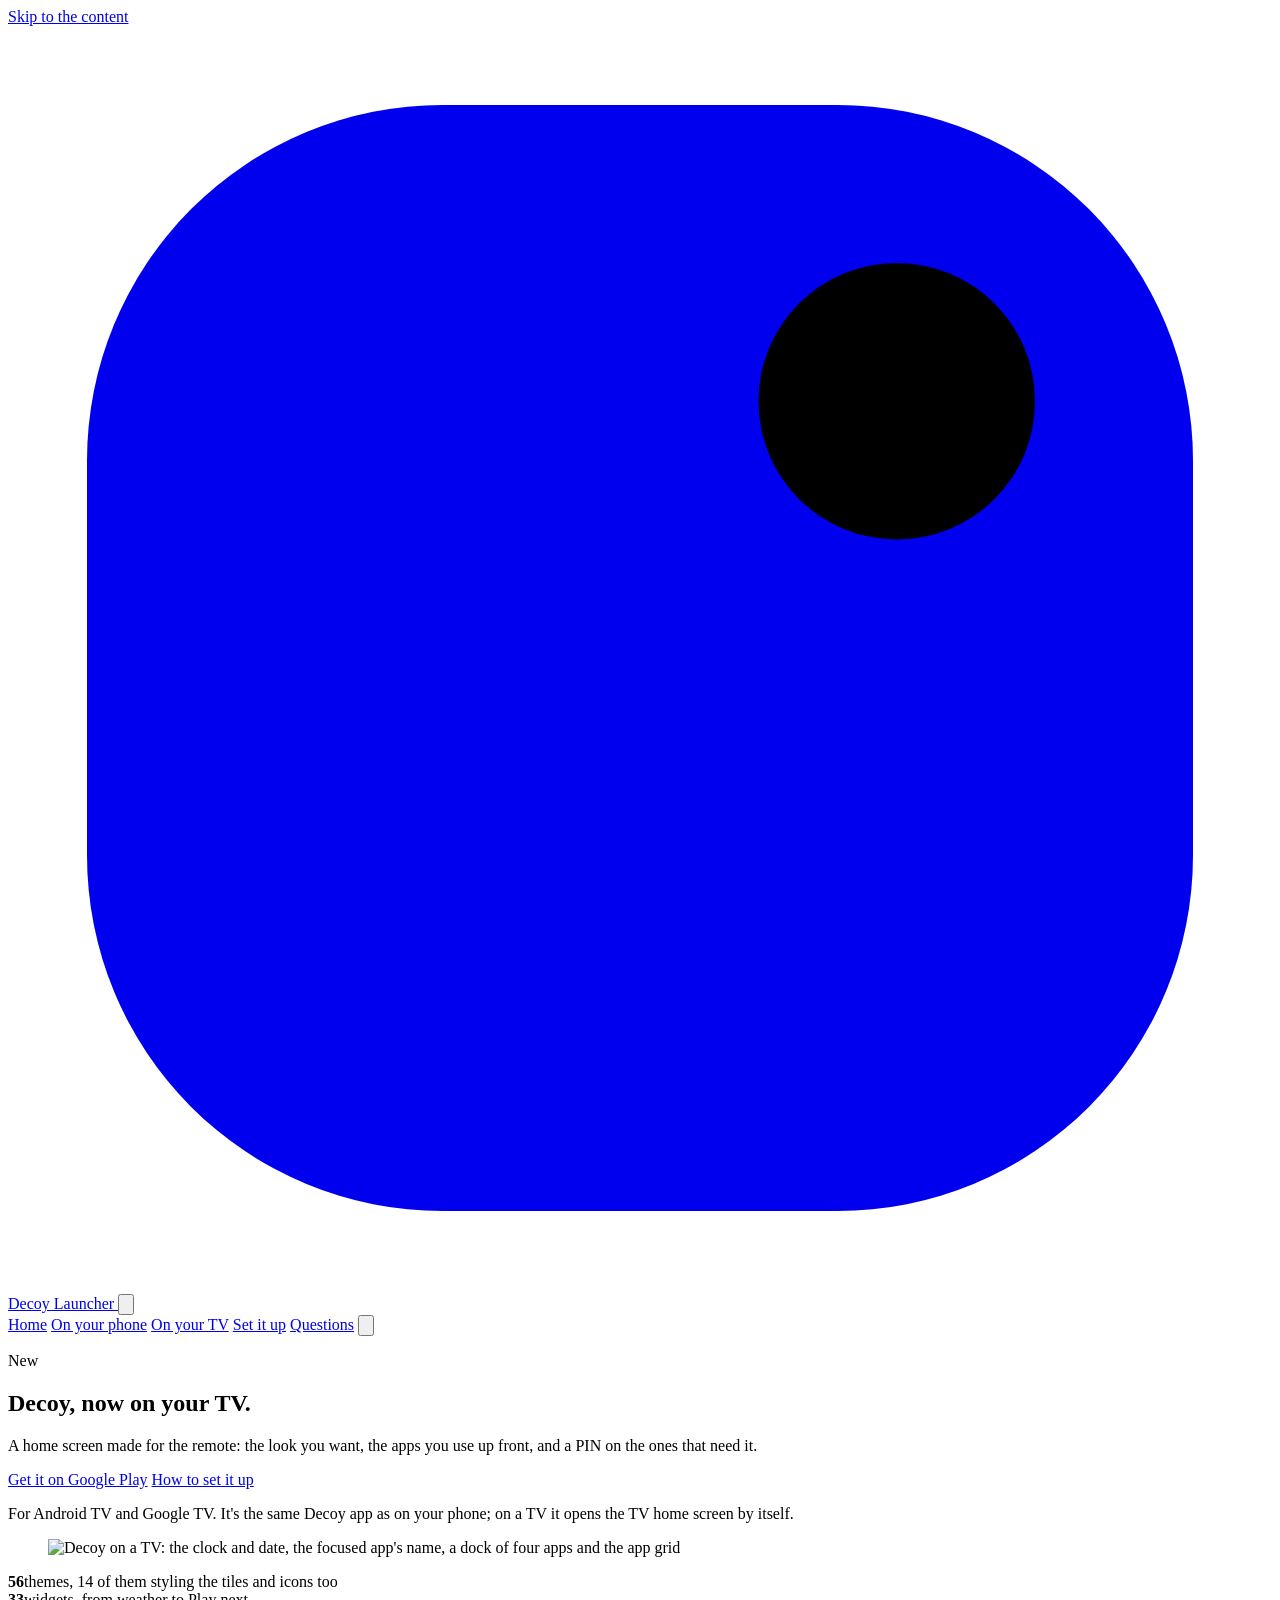
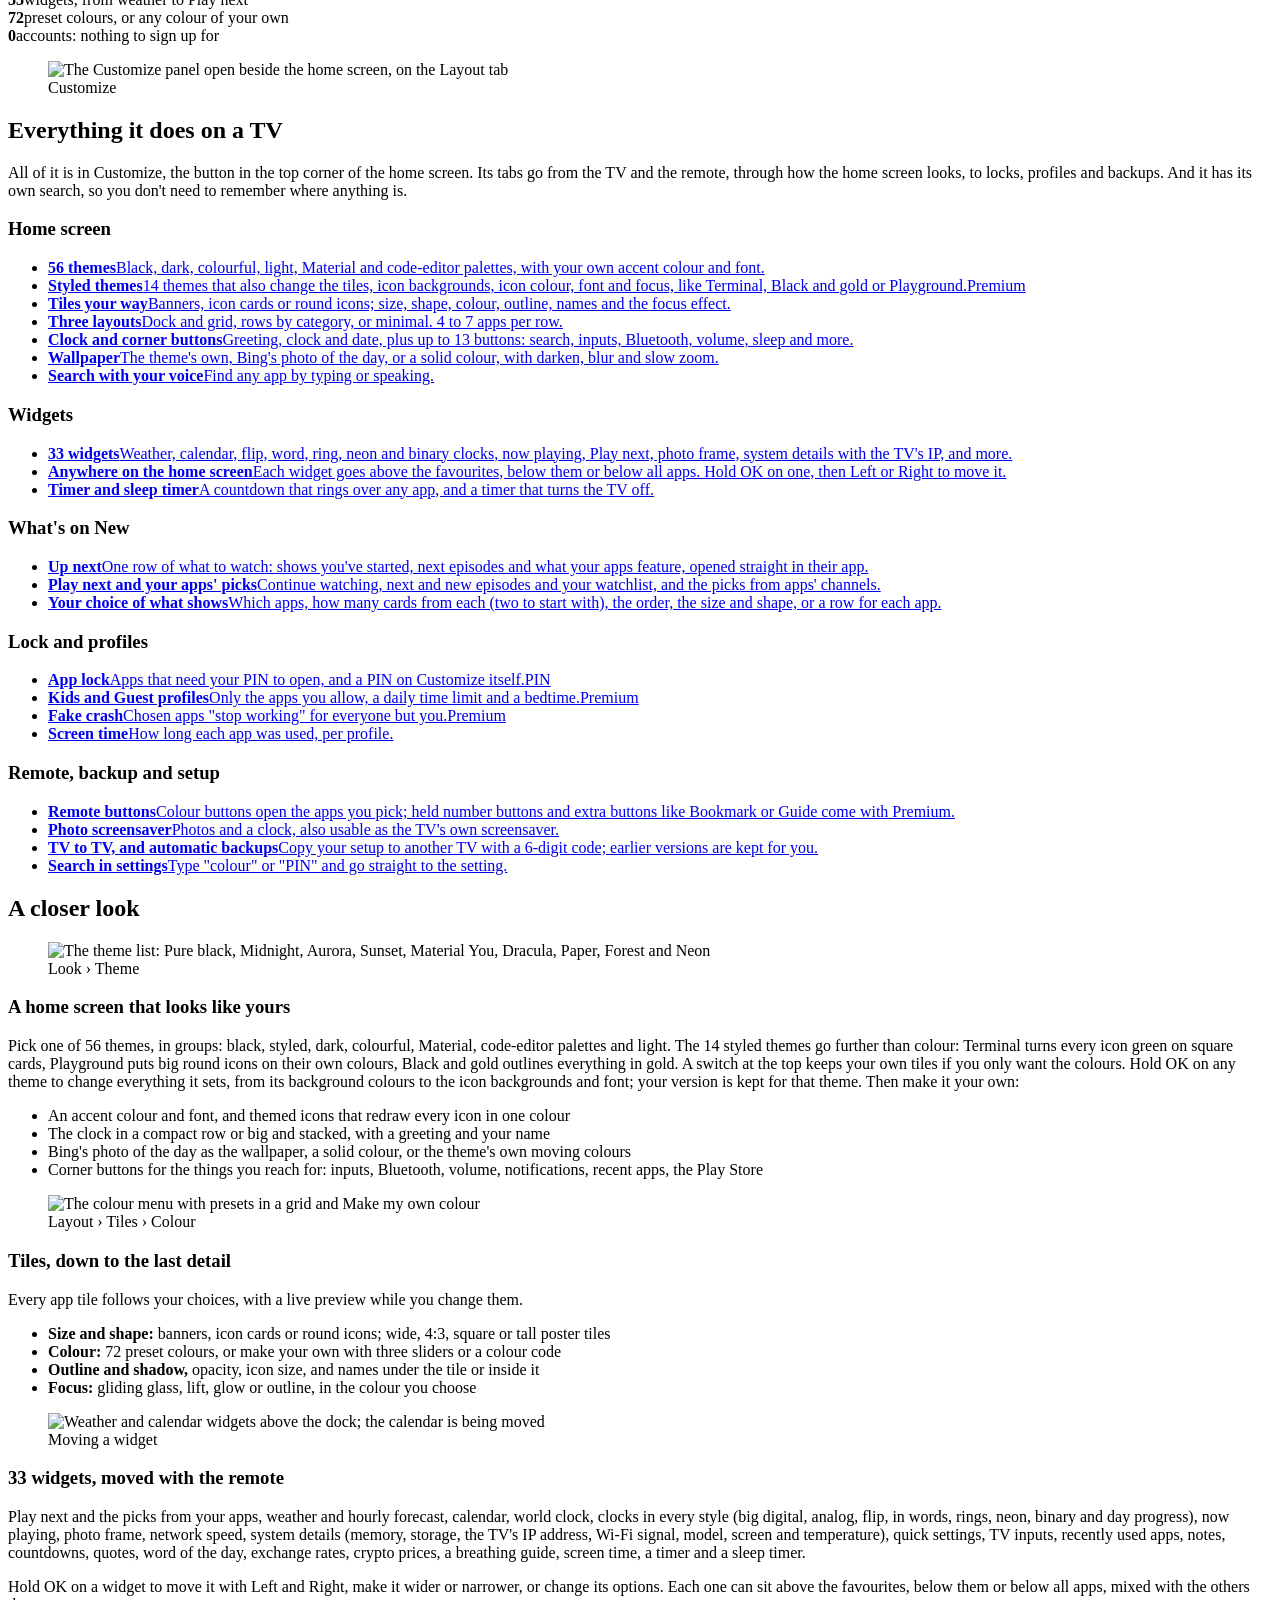
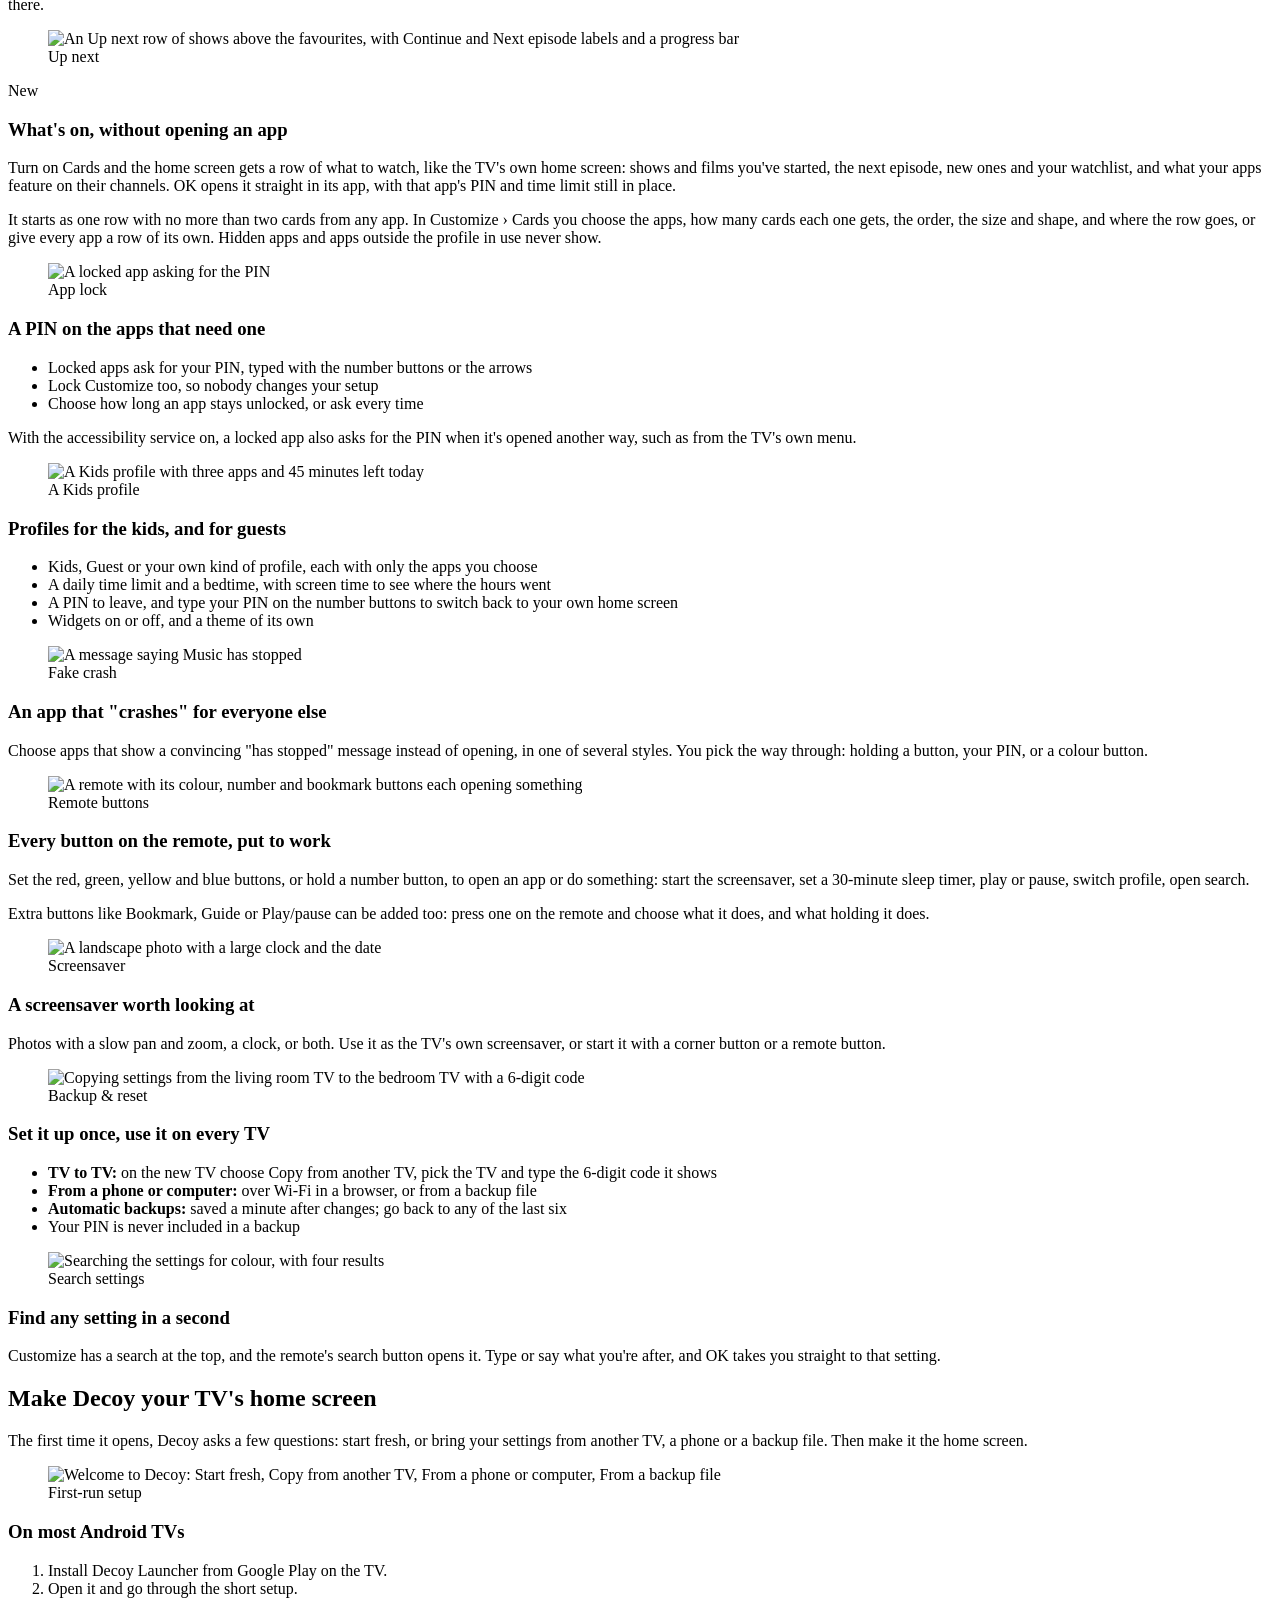
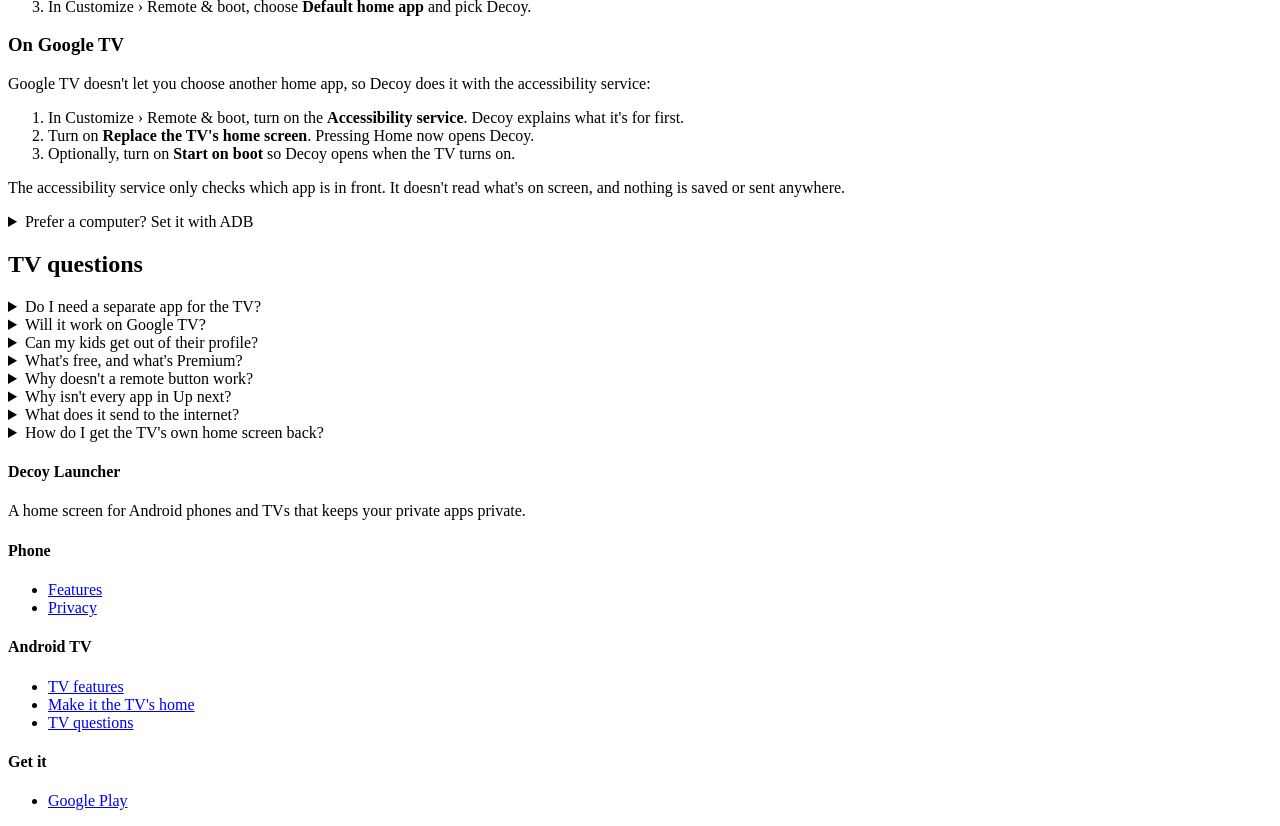
==== tv.html @ b3fa71bd "Add files via upload" ====
<!doctype html>
<html lang="en">
<head>
<meta charset="utf-8">
<meta name="viewport" content="width=device-width, initial-scale=1">
<title>Decoy on Android TV</title>
<meta name="description" content="Decoy Launcher on Android TV and Google TV: a TV home screen with 56 themes, 31 widgets, app lock, Kids and Guest profiles, remote button shortcuts and TV-to-TV backup.">
<link rel="preconnect" href="https://fonts.googleapis.com">
<link rel="preconnect" href="https://fonts.gstatic.com" crossorigin>
<link href="https://fonts.googleapis.com/css2?family=Atkinson+Hyperlegible:ital,wght@0,400;0,700;1,400&family=Bricolage+Grotesque:opsz,wdth,wght@12..96,75..100,600..800&display=swap" rel="stylesheet">
<link rel="stylesheet" href="assets/css/style.css">
<script src="assets/js/main.js" defer></script>
</head>
<body>
<a class="skip" href="#main">Skip to the content</a>

<header class="site-head">
  <div class="wrap">
    <a class="brand" href="index.html">
      <svg viewBox="0 0 32 32" aria-hidden="true"><rect x="2" y="2" width="28" height="28" rx="9" fill="currentColor"/><path d="M9 16.5 16 10l7 6.5V23H9z" fill="none" stroke="var(--bg)" stroke-width="2.2" stroke-linejoin="round"/><circle cx="22.5" cy="9.5" r="3.5" fill="var(--secret)"/></svg>
      Decoy Launcher
    </a>
    <button class="icon-btn menu-btn" aria-expanded="false" aria-controls="site-nav" aria-label="Menu">
      <svg viewBox="0 0 24 24" aria-hidden="true"><path d="M4 7h16M4 12h16M4 17h16" stroke="currentColor" stroke-width="2" stroke-linecap="round"/></svg>
    </button>
    <nav class="nav" id="site-nav" aria-label="Main">
      <a href="index.html">Home</a>
      <a href="index.html#phone">On your phone</a>
      <a href="tv.html" aria-current="page">On your TV</a>
      <a href="#setup">Set it up</a>
      <a href="#faq">Questions</a>
      <button class="icon-btn" data-theme-toggle type="button">
        <svg viewBox="0 0 24 24" aria-hidden="true"><path d="M20 14.5A8 8 0 1 1 9.5 4a6.5 6.5 0 0 0 10.5 10.5z" fill="currentColor"/></svg>
      </button>
    </nav>
  </div>
</header>

<main id="main">

<section class="hero hero-tv">
  <div class="wrap">
    <div>
      <p><span class="tag tag-new">New</span></p>
      <h1>Decoy, now on your TV.</h1>
      <p class="hero-lede">A home screen made for the remote: the look you want, the apps you use up front, and a PIN on the ones that need it.</p>
      <div class="hero-actions">
        <a class="btn btn-primary" href="https://play.google.com/store/apps/details?id=com.jeet_studio.decoy_launcher">Get it on Google Play</a>
        <a class="btn btn-quiet" href="#setup">How to set it up</a>
      </div>
      <p class="hero-note">For Android TV and Google TV. It's the same Decoy app as on your phone; on a TV it opens the TV home screen by itself.</p>
    </div>
    <figure class="tv">
      <img src="assets/img/tv-home.svg" alt="Decoy on a TV: the clock and date, the focused app's name, a dock of four apps and the app grid" width="640" height="400">
    </figure>
  </div>
</section>

<section class="band" aria-label="At a glance">
  <div class="wrap">
    <div class="stats">
      <div><strong>56</strong><span>themes, 14 of them styling the tiles and icons too</span></div>
      <div><strong>33</strong><span>widgets, from weather to Play next</span></div>
      <div><strong>72</strong><span>preset colours, or any colour of your own</span></div>
      <div><strong>0</strong><span>accounts: nothing to sign up for</span></div>
    </div>
  </div>
</section>

<section class="band" aria-labelledby="all-features">
  <div class="wrap">
    <div class="show-row wide flip">
      <figure class="tv"><img src="assets/img/tv-settings.svg" alt="The Customize panel open beside the home screen, on the Layout tab" width="640" height="400"><figcaption>Customize</figcaption></figure>
      <div>
        <h2 id="all-features">Everything it does on a TV</h2>
        <p>All of it is in Customize, the button in the top corner of the home screen. Its tabs go from the TV and the remote, through how the home screen looks, to locks, profiles and backups. And it has its own search, so you don't need to remember where anything is.</p>
      </div>
    </div>
    <div class="index-groups">
      <div class="index-group">
        <h3>Home screen</h3>
        <ul>
          <li><a href="#look"><strong>56 themes</strong><span>Black, dark, colourful, light, Material and code-editor palettes, with your own accent colour and font.</span></a></li>
          <li><a href="#look"><strong>Styled themes</strong><span>14 themes that also change the tiles, icon backgrounds, icon colour, font and focus, like Terminal, Black and gold or Playground.</span><span class="tag tag-premium">Premium</span></a></li>
          <li><a href="#tiles"><strong>Tiles your way</strong><span>Banners, icon cards or round icons; size, shape, colour, outline, names and the focus effect.</span></a></li>
          <li><a href="#look"><strong>Three layouts</strong><span>Dock and grid, rows by category, or minimal. 4 to 7 apps per row.</span></a></li>
          <li><a href="#look"><strong>Clock and corner buttons</strong><span>Greeting, clock and date, plus up to 13 buttons: search, inputs, Bluetooth, volume, sleep and more.</span></a></li>
          <li><a href="#look"><strong>Wallpaper</strong><span>The theme's own, Bing's photo of the day, or a solid colour, with darken, blur and slow zoom.</span></a></li>
          <li><a href="#look"><strong>Search with your voice</strong><span>Find any app by typing or speaking.</span></a></li>
        </ul>
      </div>
      <div class="index-group">
        <h3>Widgets</h3>
        <ul>
          <li><a href="#widgets"><strong>33 widgets</strong><span>Weather, calendar, flip, word, ring, neon and binary clocks, now playing, Play next, photo frame, system details with the TV's IP, and more.</span></a></li>
          <li><a href="#widgets"><strong>Anywhere on the home screen</strong><span>Each widget goes above the favourites, below them or below all apps. Hold OK on one, then Left or Right to move it.</span></a></li>
          <li><a href="#widgets"><strong>Timer and sleep timer</strong><span>A countdown that rings over any app, and a timer that turns the TV off.</span></a></li>
        </ul>
      </div>
      <div class="index-group">
        <h3>What's on <span class="tag tag-new">New</span></h3>
        <ul>
          <li><a href="#cards"><strong>Up next</strong><span>One row of what to watch: shows you've started, next episodes and what your apps feature, opened straight in their app.</span></a></li>
          <li><a href="#cards"><strong>Play next and your apps' picks</strong><span>Continue watching, next and new episodes and your watchlist, and the picks from apps' channels.</span></a></li>
          <li><a href="#cards"><strong>Your choice of what shows</strong><span>Which apps, how many cards from each (two to start with), the order, the size and shape, or a row for each app.</span></a></li>
        </ul>
      </div>
      <div class="index-group">
        <h3>Lock and profiles</h3>
        <ul>
          <li><a href="#lock"><strong>App lock</strong><span>Apps that need your PIN to open, and a PIN on Customize itself.</span><span class="tag tag-secret">PIN</span></a></li>
          <li><a href="#profiles"><strong>Kids and Guest profiles</strong><span>Only the apps you allow, a daily time limit and a bedtime.</span><span class="tag tag-premium">Premium</span></a></li>
          <li><a href="#crash"><strong>Fake crash</strong><span>Chosen apps "stop working" for everyone but you.</span><span class="tag tag-premium">Premium</span></a></li>
          <li><a href="#profiles"><strong>Screen time</strong><span>How long each app was used, per profile.</span></a></li>
        </ul>
      </div>
      <div class="index-group">
        <h3>Remote, backup and setup</h3>
        <ul>
          <li><a href="#remote"><strong>Remote buttons</strong><span>Colour buttons open the apps you pick; held number buttons and extra buttons like Bookmark or Guide come with Premium.</span></a></li>
          <li><a href="#screensaver"><strong>Photo screensaver</strong><span>Photos and a clock, also usable as the TV's own screensaver.</span></a></li>
          <li><a href="#backup"><strong>TV to TV, and automatic backups</strong><span>Copy your setup to another TV with a 6-digit code; earlier versions are kept for you.</span></a></li>
          <li><a href="#search"><strong>Search in settings</strong><span>Type "colour" or "PIN" and go straight to the setting.</span></a></li>
        </ul>
      </div>
    </div>
  </div>
</section>

<section class="band" aria-labelledby="tour">
  <div class="wrap">
    <h2 id="tour" class="band-intro">A closer look</h2>

    <div class="show-row wide" id="look">
      <figure class="tv"><img src="assets/img/tv-themes.svg" alt="The theme list: Pure black, Midnight, Aurora, Sunset, Material You, Dracula, Paper, Forest and Neon" width="640" height="400"><figcaption>Look › Theme</figcaption></figure>
      <div>
        <h3>A home screen that looks like yours</h3>
        <p>Pick one of 56 themes, in groups: black, styled, dark, colourful, Material, code-editor palettes and light. The 14 styled themes go further than colour: Terminal turns every icon green on square cards, Playground puts big round icons on their own colours, Black and gold outlines everything in gold. A switch at the top keeps your own tiles if you only want the colours. Hold OK on any theme to change everything it sets, from its background colours to the icon backgrounds and font; your version is kept for that theme. Then make it your own:</p>
        <ul class="points">
          <li>An accent colour and font, and themed icons that redraw every icon in one colour</li>
          <li>The clock in a compact row or big and stacked, with a greeting and your name</li>
          <li>Bing's photo of the day as the wallpaper, a solid colour, or the theme's own moving colours</li>
          <li>Corner buttons for the things you reach for: inputs, Bluetooth, volume, notifications, recent apps, the Play Store</li>
        </ul>
      </div>
    </div>

    <div class="show-row wide flip" id="tiles">
      <figure class="tv"><img src="assets/img/tv-colours.svg" alt="The colour menu with presets in a grid and Make my own colour" width="640" height="400"><figcaption>Layout › Tiles › Colour</figcaption></figure>
      <div>
        <h3>Tiles, down to the last detail</h3>
        <p>Every app tile follows your choices, with a live preview while you change them.</p>
        <ul class="points">
          <li><b>Size and shape:</b> banners, icon cards or round icons; wide, 4:3, square or tall poster tiles</li>
          <li><b>Colour:</b> 72 preset colours, or make your own with three sliders or a colour code</li>
          <li><b>Outline and shadow,</b> opacity, icon size, and names under the tile or inside it</li>
          <li><b>Focus:</b> gliding glass, lift, glow or outline, in the colour you choose</li>
        </ul>
      </div>
    </div>

    <div class="show-row wide" id="widgets">
      <figure class="tv"><img src="assets/img/tv-widgets.svg" alt="Weather and calendar widgets above the dock; the calendar is being moved" width="640" height="400"><figcaption>Moving a widget</figcaption></figure>
      <div>
        <h3>33 widgets, moved with the remote</h3>
        <p>Play next and the picks from your apps, weather and hourly forecast, calendar, world clock, clocks in every style (big digital, analog, flip, in words, rings, neon, binary and day progress), now playing, photo frame, network speed, system details (memory, storage, the TV's IP address, Wi-Fi signal, model, screen and temperature), quick settings, TV inputs, recently used apps, notes, countdowns, quotes, word of the day, exchange rates, crypto prices, a breathing guide, screen time, a timer and a sleep timer.</p>
        <p>Hold OK on a widget to move it with Left and Right, make it wider or narrower, or change its options. Each one can sit above the favourites, below them or below all apps, mixed with the others there.</p>
      </div>
    </div>

    <div class="show-row wide flip" id="cards">
      <figure class="tv"><img src="assets/img/tv-cards.svg" alt="An Up next row of shows above the favourites, with Continue and Next episode labels and a progress bar" width="640" height="400"><figcaption>Up next</figcaption></figure>
      <div>
        <p><span class="tag tag-new">New</span></p>
        <h3>What's on, without opening an app</h3>
        <p>Turn on Cards and the home screen gets a row of what to watch, like the TV's own home screen: shows and films you've started, the next episode, new ones and your watchlist, and what your apps feature on their channels. OK opens it straight in its app, with that app's PIN and time limit still in place.</p>
        <p>It starts as one row with no more than two cards from any app. In Customize › Cards you choose the apps, how many cards each one gets, the order, the size and shape, and where the row goes, or give every app a row of its own. Hidden apps and apps outside the profile in use never show.</p>
      </div>
    </div>

    <div class="show-row wide" id="lock">
      <figure class="tv"><img src="assets/img/tv-lock.svg" alt="A locked app asking for the PIN" width="640" height="400"><figcaption>App lock</figcaption></figure>
      <div>
        <h3>A PIN on the apps that need one</h3>
        <ul class="points">
          <li>Locked apps ask for your PIN, typed with the number buttons or the arrows</li>
          <li>Lock Customize too, so nobody changes your setup</li>
          <li>Choose how long an app stays unlocked, or ask every time</li>
        </ul>
        <p class="note secret">With the accessibility service on, a locked app also asks for the PIN when it's opened another way, such as from the TV's own menu.</p>
      </div>
    </div>

    <div class="show-row wide flip" id="profiles">
      <figure class="tv"><img src="assets/img/tv-profiles.svg" alt="A Kids profile with three apps and 45 minutes left today" width="640" height="400"><figcaption>A Kids profile</figcaption></figure>
      <div>
        <h3>Profiles for the kids, and for guests</h3>
        <ul class="points">
          <li>Kids, Guest or your own kind of profile, each with only the apps you choose</li>
          <li>A daily time limit and a bedtime, with screen time to see where the hours went</li>
          <li>A PIN to leave, and type your PIN on the number buttons to switch back to your own home screen</li>
          <li>Widgets on or off, and a theme of its own</li>
        </ul>
      </div>
    </div>

    <div class="show-row wide" id="crash">
      <figure class="tv"><img src="assets/img/tv-fake-crash.svg" alt="A message saying Music has stopped" width="640" height="400"><figcaption>Fake crash</figcaption></figure>
      <div>
        <h3>An app that "crashes" for everyone else</h3>
        <p>Choose apps that show a convincing "has stopped" message instead of opening, in one of several styles. You pick the way through: holding a button, your PIN, or a colour button.</p>
      </div>
    </div>

    <div class="show-row wide flip" id="remote">
      <figure class="tv"><img src="assets/img/tv-remote.svg" alt="A remote with its colour, number and bookmark buttons each opening something" width="640" height="400"><figcaption>Remote buttons</figcaption></figure>
      <div>
        <h3>Every button on the remote, put to work</h3>
        <p>Set the red, green, yellow and blue buttons, or hold a number button, to open an app or do something: start the screensaver, set a 30-minute sleep timer, play or pause, switch profile, open search.</p>
        <p>Extra buttons like Bookmark, Guide or Play/pause can be added too: press one on the remote and choose what it does, and what holding it does.</p>
      </div>
    </div>

    <div class="show-row wide" id="screensaver">
      <figure class="tv"><img src="assets/img/tv-screensaver.svg" alt="A landscape photo with a large clock and the date" width="640" height="400"><figcaption>Screensaver</figcaption></figure>
      <div>
        <h3>A screensaver worth looking at</h3>
        <p>Photos with a slow pan and zoom, a clock, or both. Use it as the TV's own screensaver, or start it with a corner button or a remote button.</p>
      </div>
    </div>

    <div class="show-row wide flip" id="backup">
      <figure class="tv"><img src="assets/img/tv-backup.svg" alt="Copying settings from the living room TV to the bedroom TV with a 6-digit code" width="640" height="400"><figcaption>Backup &amp; reset</figcaption></figure>
      <div>
        <h3>Set it up once, use it on every TV</h3>
        <ul class="points">
          <li><b>TV to TV:</b> on the new TV choose Copy from another TV, pick the TV and type the 6-digit code it shows</li>
          <li><b>From a phone or computer:</b> over Wi-Fi in a browser, or from a backup file</li>
          <li><b>Automatic backups:</b> saved a minute after changes; go back to any of the last six</li>
          <li>Your PIN is never included in a backup</li>
        </ul>
      </div>
    </div>

    <div class="show-row wide" id="search">
      <figure class="tv"><img src="assets/img/tv-search.svg" alt="Searching the settings for colour, with four results" width="640" height="400"><figcaption>Search settings</figcaption></figure>
      <div>
        <h3>Find any setting in a second</h3>
        <p>Customize has a search at the top, and the remote's search button opens it. Type or say what you're after, and OK takes you straight to that setting.</p>
      </div>
    </div>
  </div>
</section>

<section class="band" id="setup" aria-labelledby="setup-title">
  <div class="wrap">
    <div class="band-intro">
      <h2 id="setup-title">Make Decoy your TV's home screen</h2>
      <p>The first time it opens, Decoy asks a few questions: start fresh, or bring your settings from another TV, a phone or a backup file. Then make it the home screen.</p>
    </div>
    <div class="show-row wide">
      <figure class="tv"><img src="assets/img/tv-setup.svg" alt="Welcome to Decoy: Start fresh, Copy from another TV, From a phone or computer, From a backup file" width="640" height="400"><figcaption>First-run setup</figcaption></figure>
      <div>
        <h3>On most Android TVs</h3>
        <ol class="steps">
          <li>Install Decoy Launcher from Google Play on the TV.</li>
          <li>Open it and go through the short setup.</li>
          <li>In Customize › Remote &amp; boot, choose <b>Default home app</b> and pick Decoy.</li>
        </ol>
        <h3>On Google TV</h3>
        <p>Google TV doesn't let you choose another home app, so Decoy does it with the accessibility service:</p>
        <ol class="steps">
          <li>In Customize › Remote &amp; boot, turn on the <b>Accessibility service</b>. Decoy explains what it's for first.</li>
          <li>Turn on <b>Replace the TV's home screen</b>. Pressing Home now opens Decoy.</li>
          <li>Optionally, turn on <b>Start on boot</b> so Decoy opens when the TV turns on.</li>
        </ol>
        <p class="note">The accessibility service only checks which app is in front. It doesn't read what's on screen, and nothing is saved or sent anywhere.</p>
      </div>
    </div>
    <details class="faq">
      <summary>Prefer a computer? Set it with ADB</summary>
      <div>
        <p>With developer options and ADB debugging on, this makes Decoy the home app on TVs that hide the setting:</p>
        <pre class="cmd">adb shell cmd package set-home-activity com.jeet_studio.decoy_launcher/.screens.MainActivity</pre>
      </div>
    </details>
  </div>
</section>

<section class="band" id="faq" aria-labelledby="faq-title">
  <div class="wrap">
    <h2 id="faq-title">TV questions</h2>
    <details class="faq">
      <summary>Do I need a separate app for the TV?</summary>
      <div><p>No. Install Decoy Launcher from Google Play on the TV. It's the same app as on your phone and opens the TV home screen by itself.</p></div>
    </details>
    <details class="faq">
      <summary>Will it work on Google TV?</summary>
      <div><p>Yes. Google TV has no home app setting, so turn on the accessibility service and "Replace the TV's home screen" in Customize › Remote &amp; boot. See <a href="#setup">setting it up</a>.</p></div>
    </details>
    <details class="faq">
      <summary>Can my kids get out of their profile?</summary>
      <div><p>Each profile can need your PIN to leave, and apps outside the profile stay locked. With the accessibility service on, that holds even for apps opened from the TV's own menus.</p></div>
    </details>
    <details class="faq">
      <summary>What's free, and what's Premium?</summary>
      <div><p>Most of Decoy is free: app lock and PIN, hidden apps, 42 themes, tiles, widgets, search, folders, the screensaver, backups and TV-to-TV copy. Premium is one payment, with no subscription, and adds the 14 styled themes, changing any theme, your own colours, Kids and Guest profiles, fake crash, and number and extra remote buttons. Press Premium at the top of Customize to buy it on the TV, or scan its code to buy on your phone. One purchase covers every phone and TV on the same Google account.</p></div>
    </details>
    <details class="faq">
      <summary>Why doesn't a remote button work?</summary>
      <div><p>Some buttons are kept by the TV itself, such as Netflix or YouTube buttons on many remotes, volume and power. Those can't be changed. Colour, number and most other buttons can.</p></div>
    </details>
    <details class="faq">
      <summary>Why isn't every app in Up next?</summary>
      <div><p>Up next shows what apps add to the TV's Play next list and their channels. Some apps only share with the TV's own home screen, and the TV asks you once before another home screen may see them: allow it from the Cards tab or the card itself.</p></div>
    </details>
    <details class="faq">
      <summary>What does it send to the internet?</summary>
      <div><p>Nothing about you or your apps. Some widgets fetch public information, such as the weather for the city you chose or exchange rates, and the wallpaper can be Bing's photo of the day. Pictures on Up next cards come from the apps that added them. Backups only go where you send them.</p></div>
    </details>
    <details class="faq">
      <summary>How do I get the TV's own home screen back?</summary>
      <div><p>Turn off "Replace the TV's home screen" in Customize › Remote &amp; boot, or pick the TV's home app again under Default home app.</p></div>
    </details>
  </div>
</section>

</main>

<footer class="site-foot">
  <div class="wrap">
    <div>
      <h4>Decoy Launcher</h4>
      <p>A home screen for Android phones and TVs that keeps your private apps private.</p>
    </div>
    <div>
      <h4>Phone</h4>
      <ul><li><a href="index.html#phone">Features</a></li><li><a href="index.html#privacy">Privacy</a></li></ul>
    </div>
    <div>
      <h4>Android TV</h4>
      <ul><li><a href="#all-features">TV features</a></li><li><a href="#setup">Make it the TV's home</a></li><li><a href="#faq">TV questions</a></li></ul>
    </div>
    <div>
      <h4>Get it</h4>
      <ul><li><a href="https://play.google.com/store/apps/details?id=com.jeet_studio.decoy_launcher">Google Play</a></li></ul>
    </div>
  </div>
</footer>
</body>
</html>
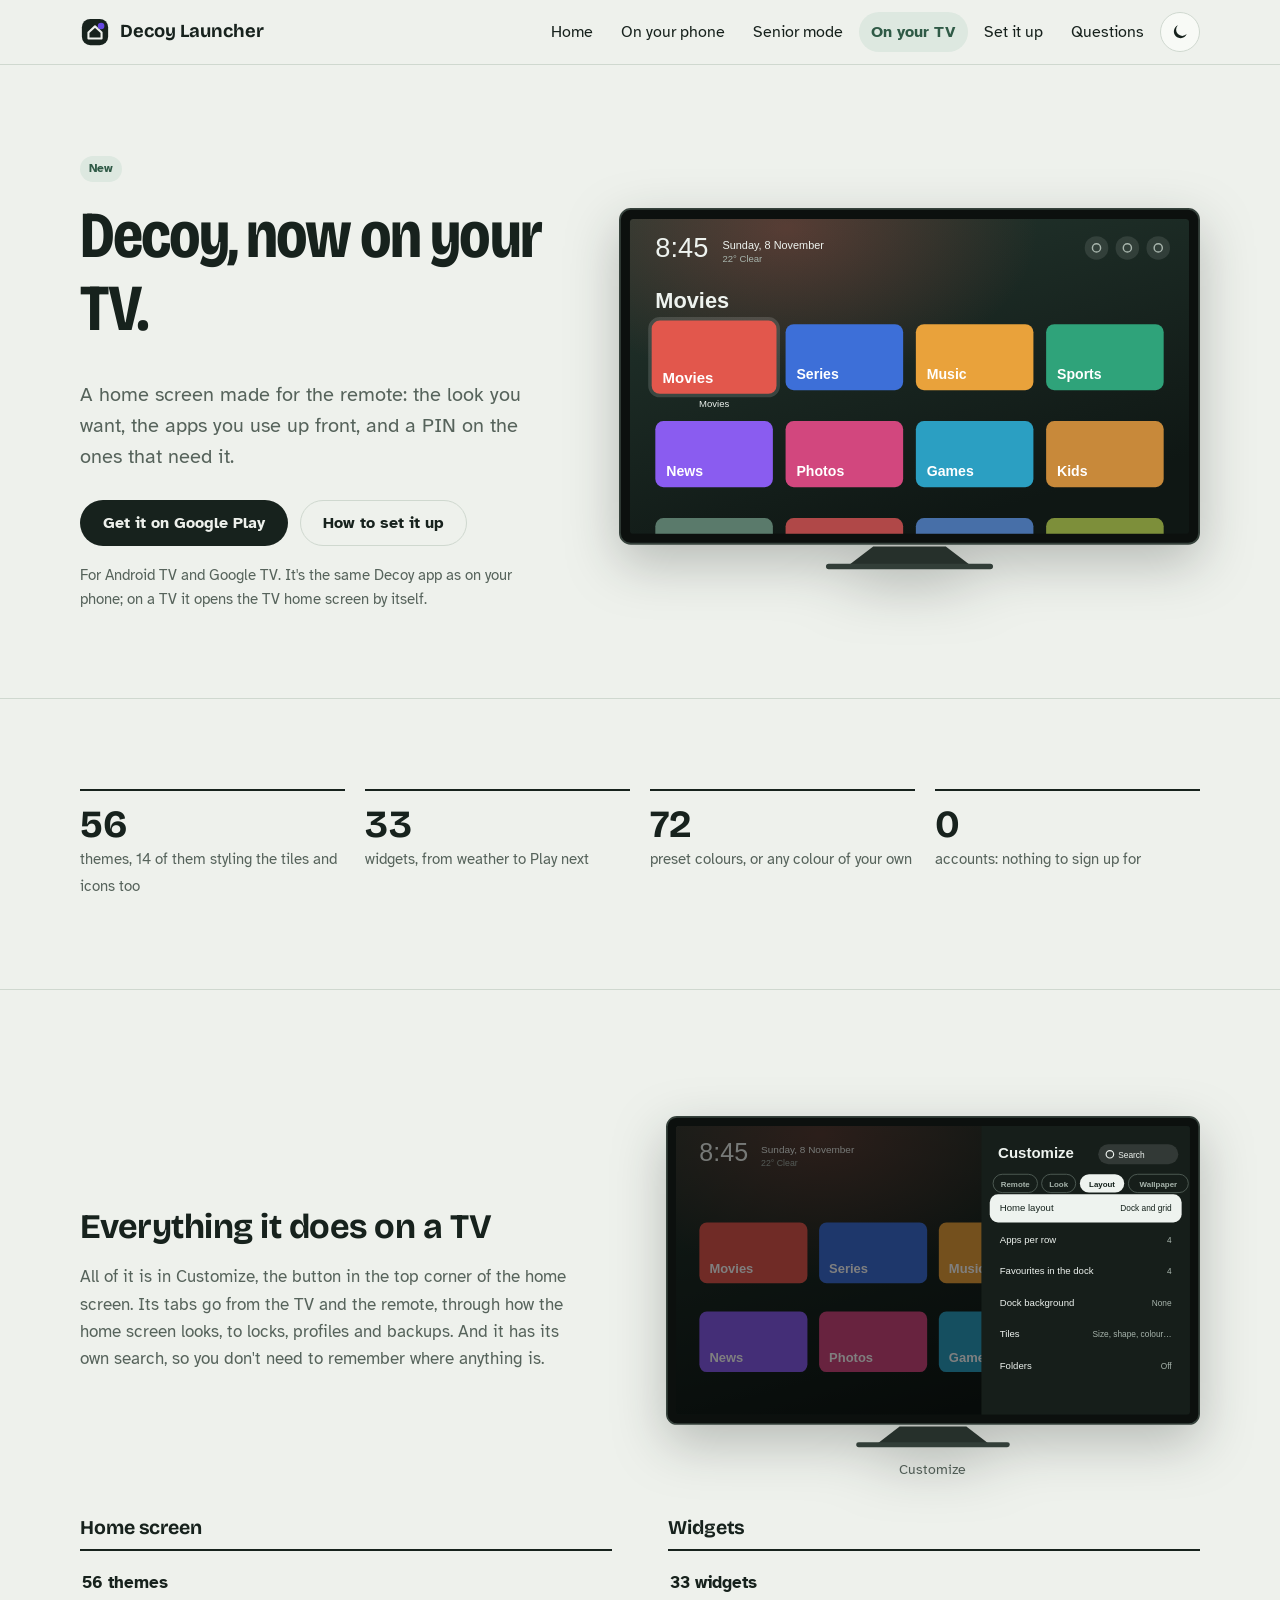
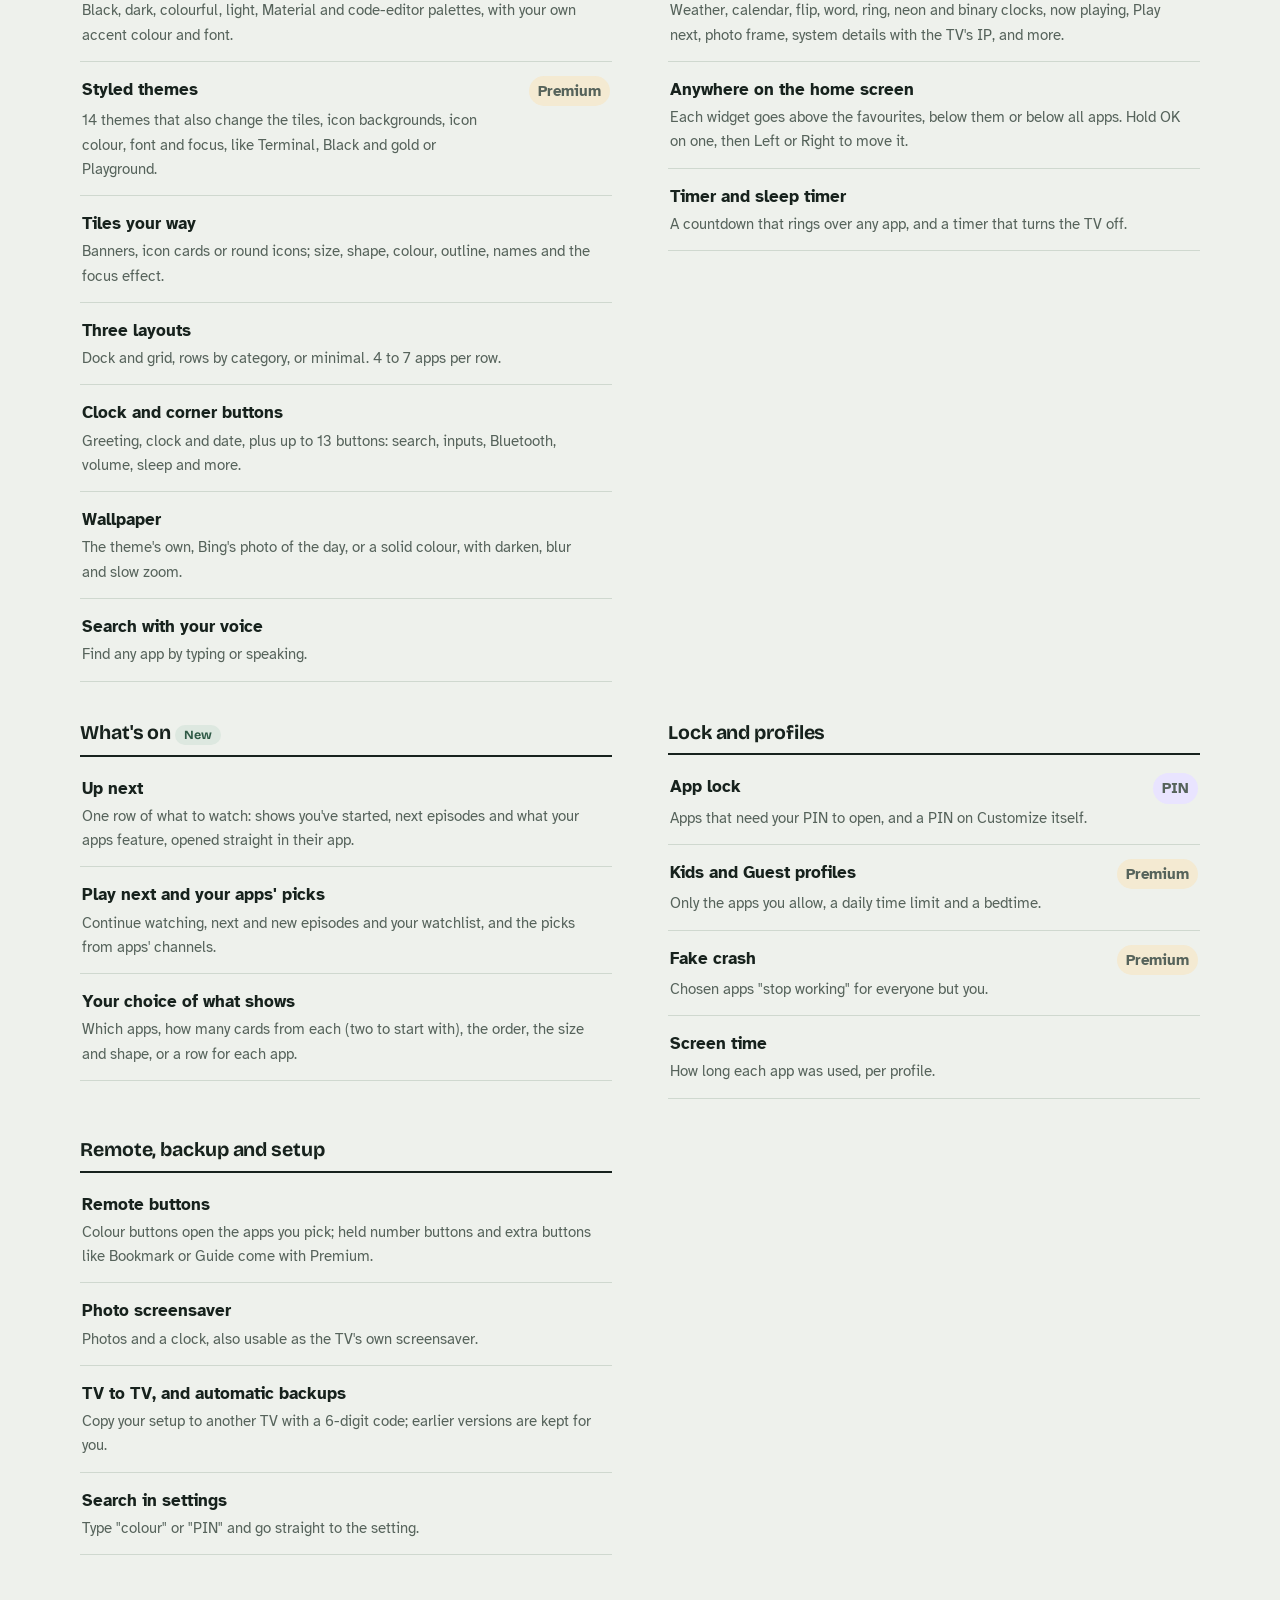
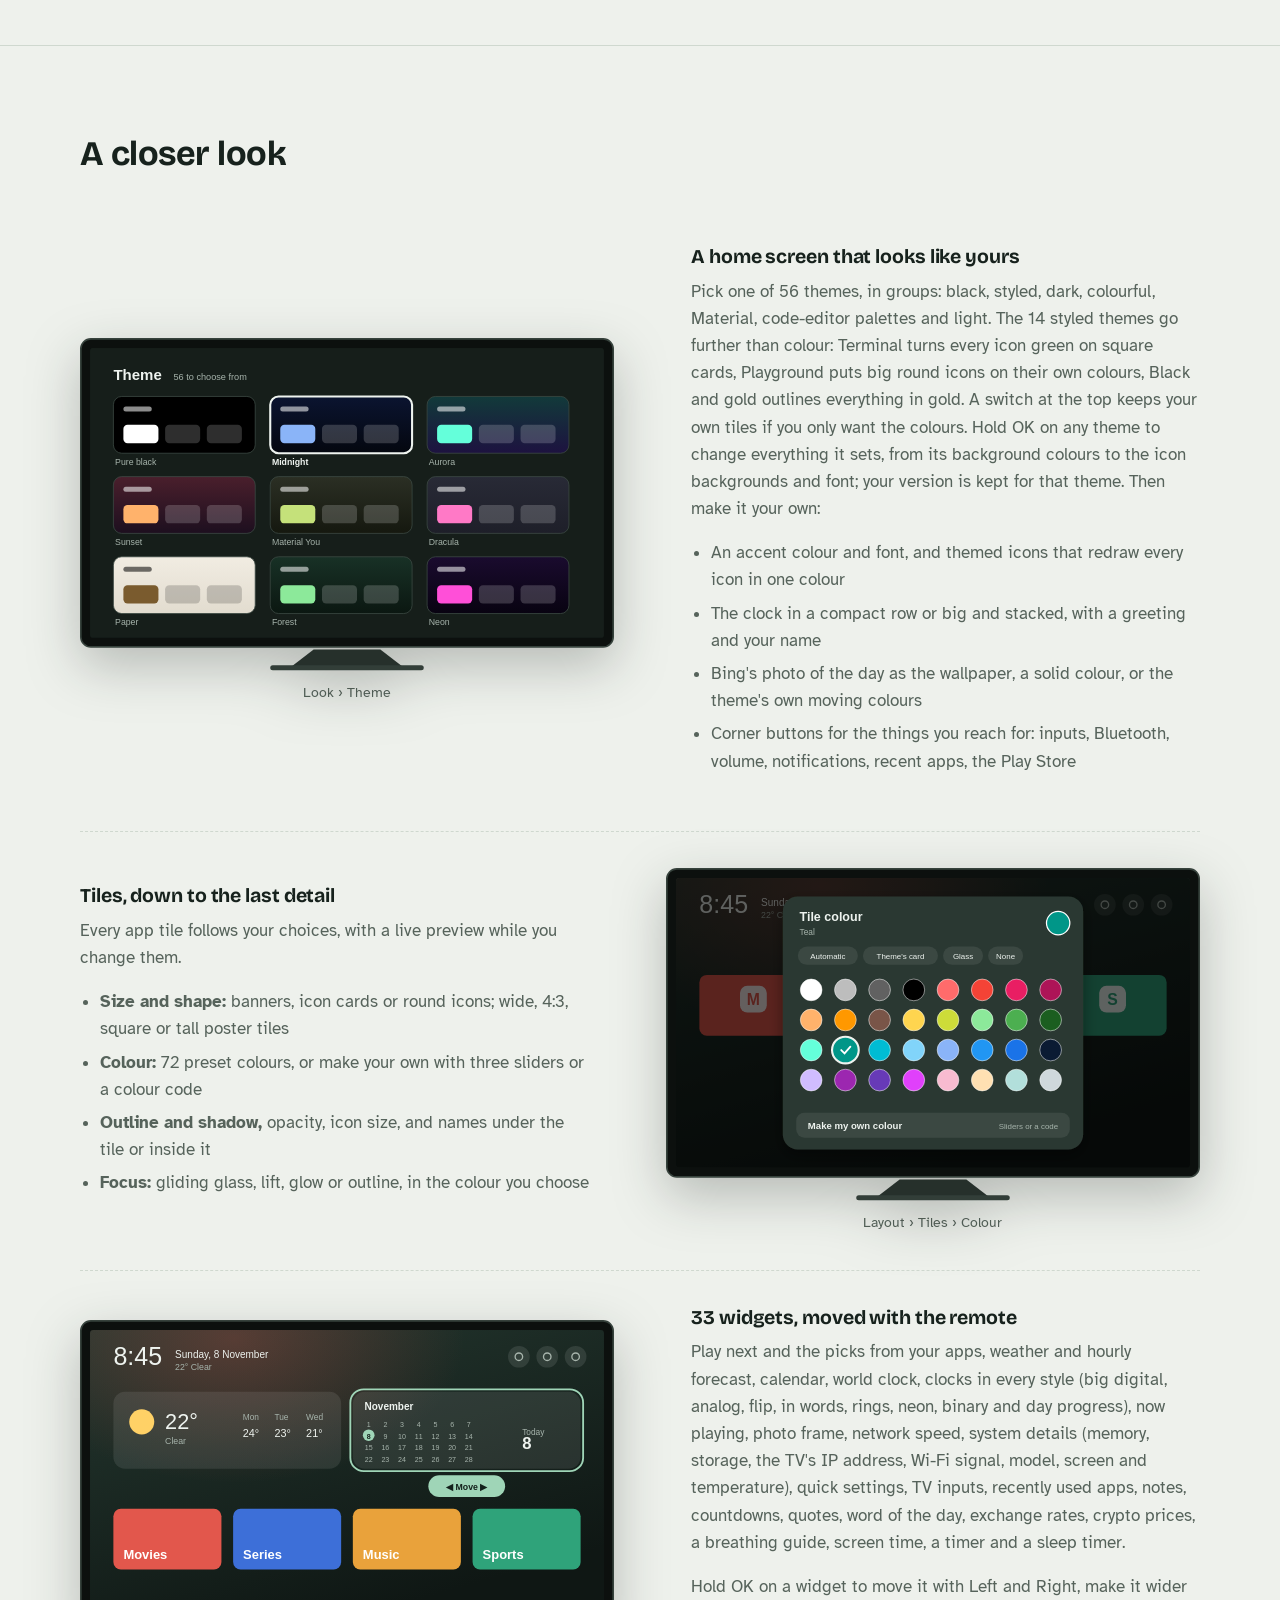
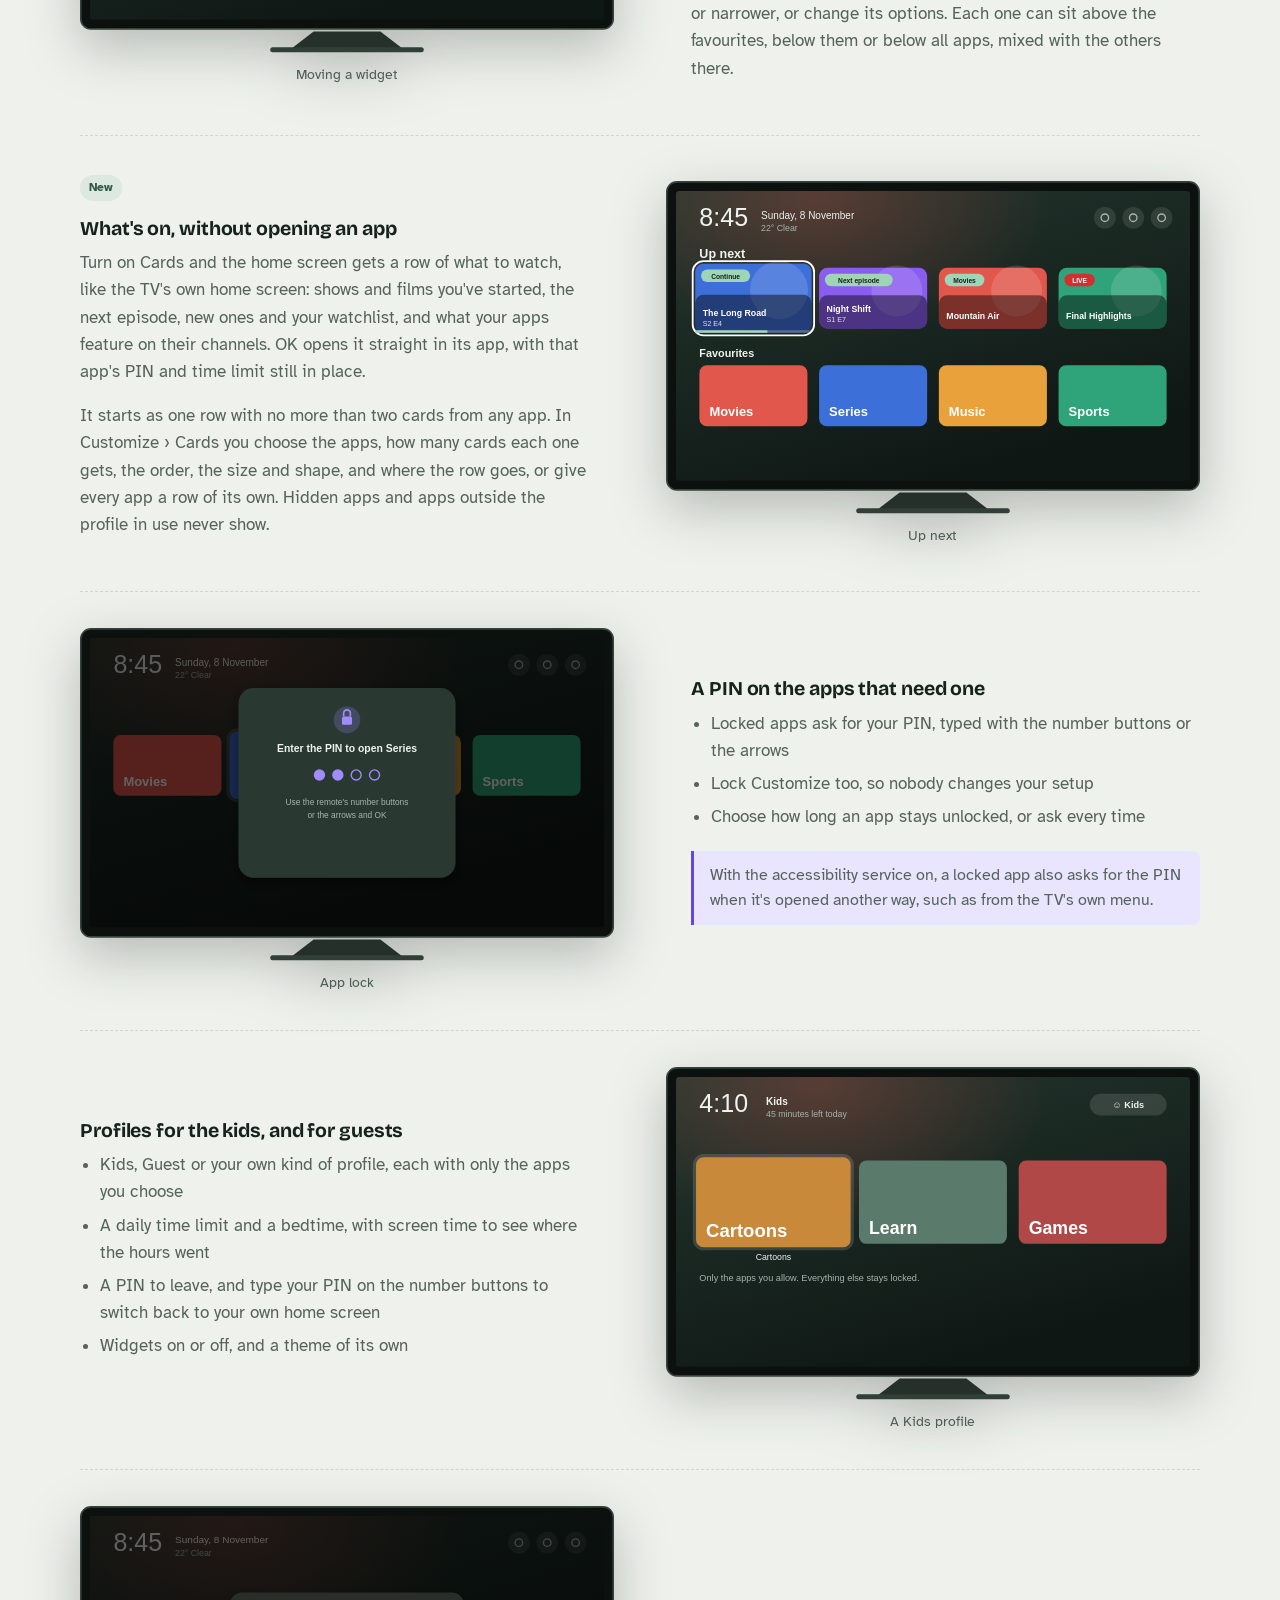
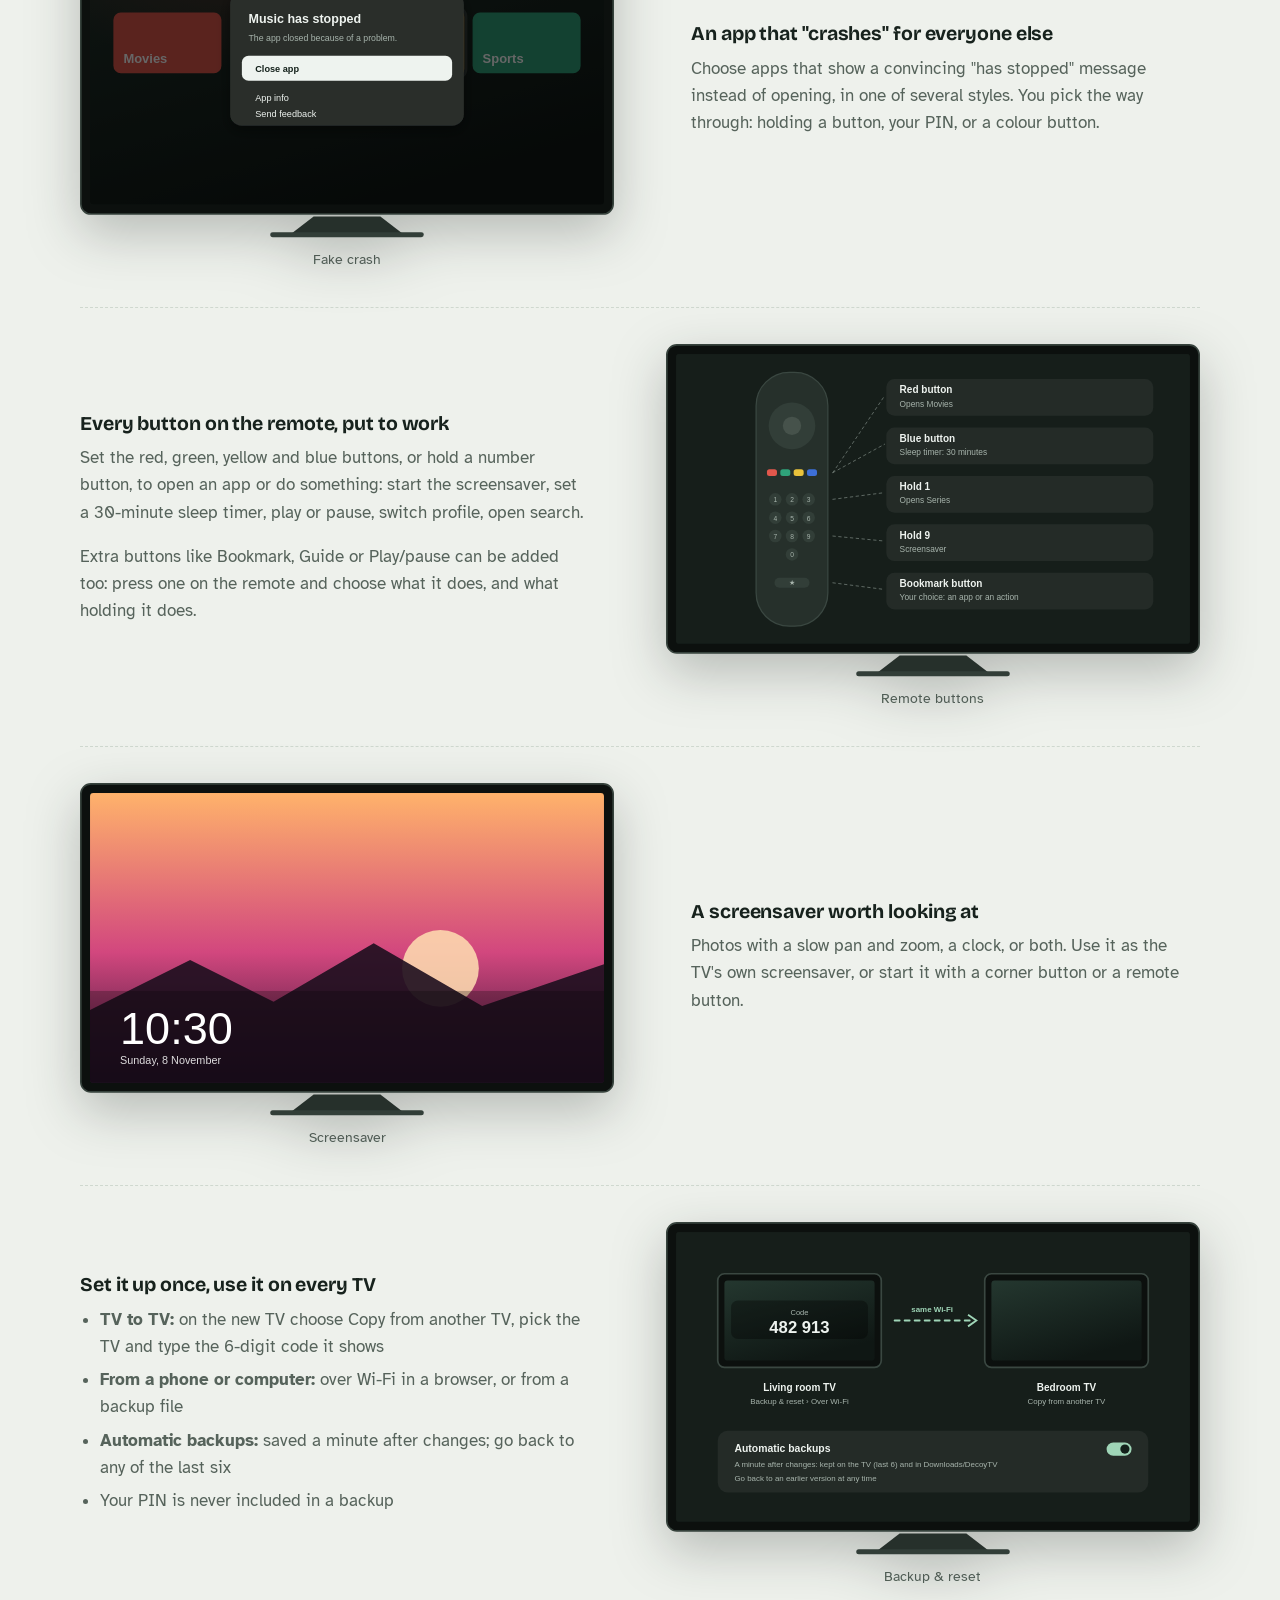
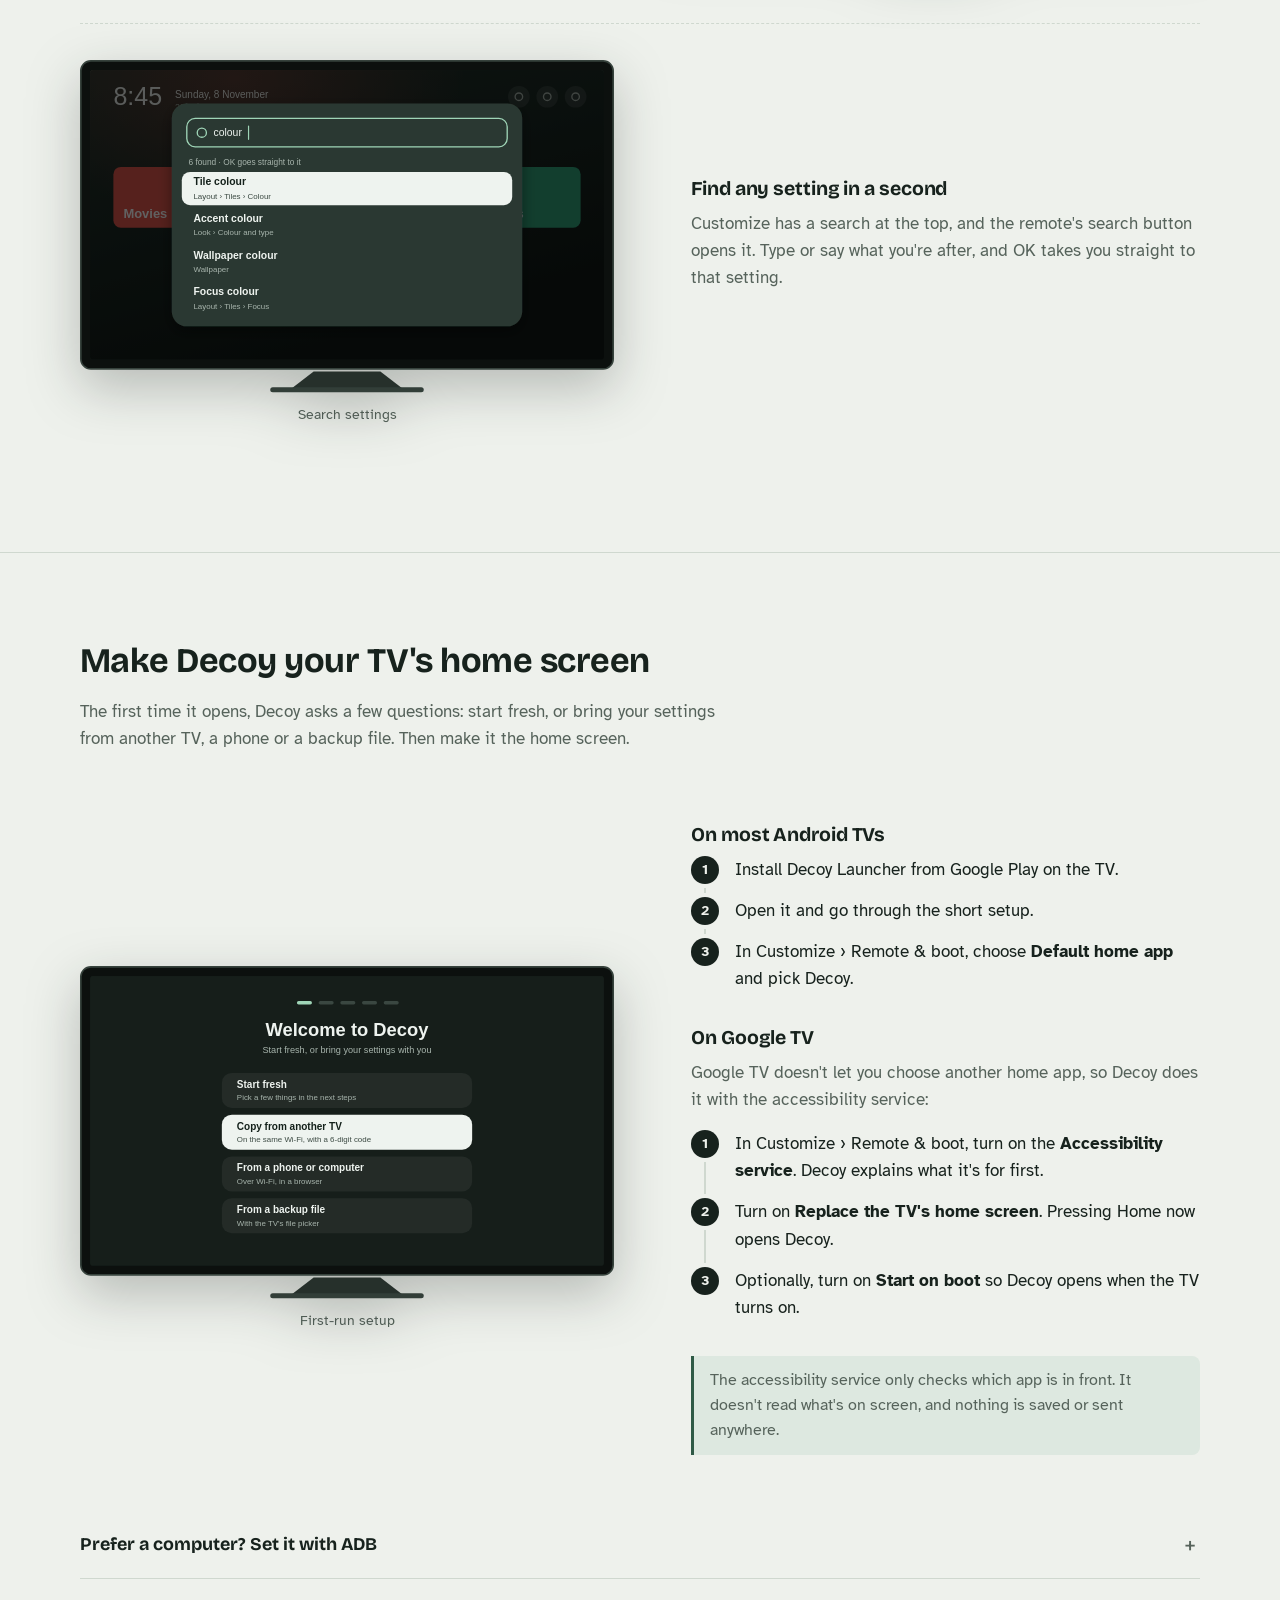
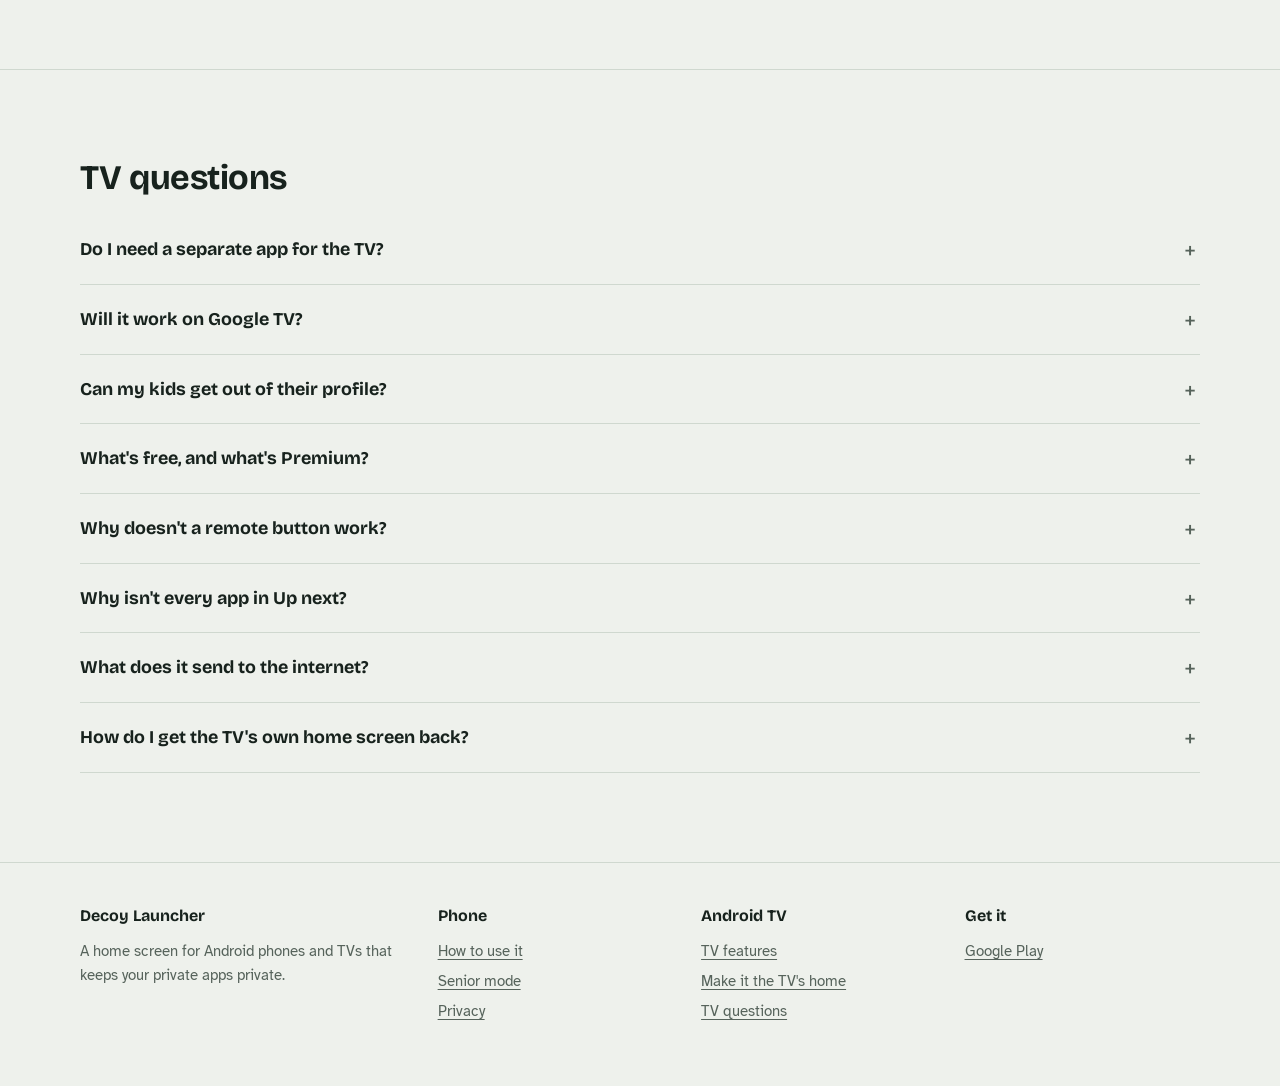
==== commit 45e90720: "Add files via upload" ====
--- a/tv.html
+++ b/tv.html
@@ -4,7 +4,7 @@
 <meta charset="utf-8">
 <meta name="viewport" content="width=device-width, initial-scale=1">
 <title>Decoy on Android TV</title>
-<meta name="description" content="Decoy Launcher on Android TV and Google TV: a TV home screen with 56 themes, 31 widgets, app lock, Kids and Guest profiles, remote button shortcuts and TV-to-TV backup.">
+<meta name="description" content="Decoy Launcher on Android TV and Google TV: a TV home screen with 56 themes, 33 widgets, app lock, Kids and Guest profiles, remote button shortcuts and TV-to-TV backup.">
 <link rel="preconnect" href="https://fonts.googleapis.com">
 <link rel="preconnect" href="https://fonts.gstatic.com" crossorigin>
 <link href="https://fonts.googleapis.com/css2?family=Atkinson+Hyperlegible:ital,wght@0,400;0,700;1,400&family=Bricolage+Grotesque:opsz,wdth,wght@12..96,75..100,600..800&display=swap" rel="stylesheet">
@@ -25,7 +25,8 @@
     </button>
     <nav class="nav" id="site-nav" aria-label="Main">
       <a href="index.html">Home</a>
-      <a href="index.html#phone">On your phone</a>
+      <a href="phone.html">On your phone</a>
+      <a href="senior.html">Senior mode</a>
       <a href="tv.html" aria-current="page">On your TV</a>
       <a href="#setup">Set it up</a>
       <a href="#faq">Questions</a>
@@ -335,7 +336,7 @@
     </div>
     <div>
       <h4>Phone</h4>
-      <ul><li><a href="index.html#phone">Features</a></li><li><a href="index.html#privacy">Privacy</a></li></ul>
+      <ul><li><a href="phone.html">How to use it</a></li><li><a href="senior.html">Senior mode</a></li><li><a href="index.html#privacy">Privacy</a></li></ul>
     </div>
     <div>
       <h4>Android TV</h4>
--- a/assets/css/style.css
+++ b/assets/css/style.css
@@ -0,0 +1,428 @@
+/* Decoy Launcher website
+   One colour has a job of its own: violet marks only what is hidden or
+   secret (hidden apps, codes, vaults). Gold marks only Premium. */
+
+:root {
+  --bg: #eef1ec;
+  --surface: #f8faf6;
+  --ink: #17221d;
+  --muted: #56635b;
+  --line: #cfd8cf;
+  --moss: #2f5a46;
+  --moss-soft: #dde8e0;
+  --secret: #6547e0;
+  --secret-soft: #e9e4ff;
+  --gold: #8f6a14;
+  --gold-soft: #f4ead2;
+  --shadow: 0 1px 0 rgba(23, 34, 29, 0.06), 0 12px 32px -18px rgba(23, 34, 29, 0.35);
+  --display: "Bricolage Grotesque", "Segoe UI", system-ui, sans-serif;
+  --body: "Atkinson Hyperlegible", "Segoe UI", system-ui, sans-serif;
+  --radius-s: 8px;
+  --radius-m: 14px;
+  --radius-l: 28px;
+  color-scheme: light;
+}
+
+@media (prefers-color-scheme: dark) {
+  :root:not([data-theme="light"]) {
+    --bg: #111814;
+    --surface: #18211c;
+    --ink: #e4ebe5;
+    --muted: #9eaba3;
+    --line: #2c3832;
+    --moss: #8fcfae;
+    --moss-soft: #1f3129;
+    --secret: #ab95ff;
+    --secret-soft: #26213f;
+    --gold: #e6c36a;
+    --gold-soft: #2e2715;
+    --shadow: 0 1px 0 rgba(0, 0, 0, 0.3), 0 16px 36px -20px rgba(0, 0, 0, 0.8);
+    color-scheme: dark;
+  }
+}
+
+:root[data-theme="dark"] {
+  --bg: #111814;
+  --surface: #18211c;
+  --ink: #e4ebe5;
+  --muted: #9eaba3;
+  --line: #2c3832;
+  --moss: #8fcfae;
+  --moss-soft: #1f3129;
+  --secret: #ab95ff;
+  --secret-soft: #26213f;
+  --gold: #e6c36a;
+  --gold-soft: #2e2715;
+  --shadow: 0 1px 0 rgba(0, 0, 0, 0.3), 0 16px 36px -20px rgba(0, 0, 0, 0.8);
+  color-scheme: dark;
+}
+
+*, *::before, *::after { box-sizing: border-box; }
+
+html { -webkit-text-size-adjust: 100%; scroll-padding-top: 88px; }
+
+body {
+  margin: 0;
+  background: var(--bg);
+  color: var(--ink);
+  font-family: var(--body);
+  font-size: 1.0625rem;
+  line-height: 1.6;
+}
+
+img { max-width: 100%; height: auto; display: block; }
+
+a { color: var(--moss); text-decoration-thickness: 1px; text-underline-offset: 3px; }
+a:hover { text-decoration-thickness: 2px; }
+
+:focus-visible { outline: 3px solid var(--secret); outline-offset: 3px; border-radius: 4px; }
+
+h1, h2, h3 {
+  font-family: var(--display);
+  line-height: 1.12;
+  letter-spacing: -0.015em;
+  margin: 0 0 0.5em;
+  font-weight: 700;
+}
+h1 { font-size: clamp(2.3rem, 5.6vw, 4.1rem); font-variation-settings: "wdth" 85; letter-spacing: -0.03em; }
+h2 { font-size: clamp(1.6rem, 3vw, 2.15rem); }
+h3 { font-size: 1.22rem; letter-spacing: -0.005em; }
+p { margin: 0 0 1em; }
+
+.wrap { width: min(1120px, 100% - 32px); margin-inline: auto; }
+
+.skip {
+  position: absolute; left: 16px; top: -60px; z-index: 30;
+  background: var(--ink); color: var(--bg); padding: 10px 14px; border-radius: var(--radius-s);
+}
+.skip:focus { top: 12px; }
+
+/* ---------- Header ---------- */
+
+.site-head {
+  position: sticky; top: 0; z-index: 20;
+  background: color-mix(in srgb, var(--bg) 88%, transparent);
+  backdrop-filter: blur(10px);
+  border-bottom: 1px solid var(--line);
+}
+.site-head .wrap { display: flex; align-items: center; gap: 24px; min-height: 64px; }
+
+.brand {
+  display: flex; align-items: center; gap: 10px;
+  color: var(--ink); text-decoration: none;
+  font-family: var(--display); font-weight: 700; font-size: 1.15rem;
+}
+.brand svg { width: 30px; height: 30px; flex: none; }
+
+.nav { display: flex; gap: 4px; margin-left: auto; align-items: center; }
+.nav a {
+  color: var(--ink); text-decoration: none; padding: 8px 12px; border-radius: 999px; font-size: 0.97rem;
+}
+.nav a:hover { background: var(--moss-soft); }
+.nav a[aria-current="page"] { background: var(--moss-soft); color: var(--moss); font-weight: 700; }
+
+.icon-btn {
+  border: 1px solid var(--line); background: var(--surface); color: var(--ink);
+  width: 40px; height: 40px; border-radius: 999px; display: grid; place-items: center; cursor: pointer;
+}
+.icon-btn svg { width: 20px; height: 20px; }
+.menu-btn { display: none; }
+
+@media (max-width: 820px) {
+  .menu-btn { display: grid; margin-left: auto; }
+  .nav {
+    display: none; position: absolute; left: 0; right: 0; top: 64px;
+    flex-direction: column; align-items: stretch; gap: 0;
+    background: var(--surface); border-bottom: 1px solid var(--line); padding: 8px 16px 16px;
+  }
+  .nav.open { display: flex; }
+  .nav a { padding: 12px; border-radius: var(--radius-s); }
+  .nav .icon-btn { margin-top: 8px; }
+}
+
+/* ---------- Buttons ---------- */
+
+.btn {
+  display: inline-flex; align-items: center; gap: 8px;
+  font: 700 1rem/1 var(--body);
+  padding: 14px 22px; border-radius: 999px; text-decoration: none; cursor: pointer;
+  border: 1.5px solid transparent;
+}
+.btn-primary { background: var(--ink); color: var(--bg); }
+.btn-primary:hover { background: var(--moss); color: var(--bg); text-decoration: none; }
+.btn-quiet { border-color: var(--line); color: var(--ink); background: transparent; }
+.btn-quiet:hover { border-color: var(--ink); }
+.btn-secret { background: var(--secret); color: #fff; }
+.btn-secret[aria-pressed="true"] { background: transparent; color: var(--secret); border-color: var(--secret); }
+
+/* ---------- Hero ---------- */
+
+.hero { padding: clamp(40px, 7vw, 88px) 0 clamp(40px, 6vw, 72px); }
+.hero .wrap {
+  display: grid; grid-template-columns: minmax(0, 1.15fr) minmax(0, 0.85fr); gap: clamp(28px, 5vw, 72px); align-items: center;
+}
+.hero-lede { font-size: 1.22rem; color: var(--muted); max-width: 34ch; }
+.hero-actions { display: flex; flex-wrap: wrap; gap: 12px; margin-top: 28px; }
+.hero-note { margin-top: 18px; font-size: 0.92rem; color: var(--muted); }
+
+.reveal-stage { justify-self: center; width: min(320px, 100%); text-align: center; }
+.reveal-phone { position: relative; filter: drop-shadow(0 30px 40px rgba(17, 24, 20, 0.28)); }
+.reveal-phone .face-hidden {
+  position: absolute; inset: 0;
+  clip-path: circle(0% at 70% 12%);
+  transition: clip-path 0.9s cubic-bezier(.7, 0, .2, 1);
+}
+.reveal-phone.revealed .face-hidden { clip-path: circle(150% at 70% 12%); }
+.reveal-stage .btn { margin-top: 22px; }
+.reveal-caption { font-size: 0.92rem; color: var(--muted); margin-top: 12px; min-height: 3em; }
+
+@media (max-width: 820px) {
+  .hero .wrap { grid-template-columns: 1fr; }
+  .reveal-stage { width: min(280px, 100%); }
+}
+
+/* ---------- Sections on the landing page ---------- */
+
+.band { padding: clamp(48px, 7vw, 96px) 0; border-top: 1px solid var(--line); }
+.band-intro { max-width: 60ch; margin-bottom: 36px; }
+.band-intro p { color: var(--muted); }
+
+/* The feature index: a plain two-column list, grouped. */
+.index-groups { display: grid; grid-template-columns: repeat(2, minmax(0, 1fr)); gap: 40px 56px; }
+.index-group h3 { padding-bottom: 10px; border-bottom: 2px solid var(--ink); margin-bottom: 4px; }
+.index-group ul { list-style: none; padding: 0; margin: 0; }
+.index-group li { border-bottom: 1px solid var(--line); }
+.index-group li a {
+  display: grid; grid-template-columns: 1fr auto; gap: 2px 16px; padding: 14px 2px;
+  color: var(--ink); text-decoration: none;
+}
+.index-group li a:hover strong { text-decoration: underline; text-underline-offset: 3px; }
+.index-group li a span { grid-column: 1; color: var(--muted); font-size: 0.95rem; }
+.index-group li a .tag { grid-column: 2; grid-row: 1; }
+@media (max-width: 760px) { .index-groups { grid-template-columns: 1fr; } }
+
+.tag {
+  display: inline-flex; align-items: center; gap: 4px; align-self: start;
+  font-size: 0.78rem; font-weight: 700; padding: 3px 9px; border-radius: 999px; white-space: nowrap;
+}
+.tag-premium { background: var(--gold-soft); color: var(--gold); }
+.tag-secret { background: var(--secret-soft); color: var(--secret); }
+
+/* Showcase rows: picture beside the explanation, alternating. */
+.show-row {
+  display: grid; grid-template-columns: 260px minmax(0, 1fr); gap: clamp(28px, 6vw, 80px);
+  align-items: center; padding: 36px 0;
+}
+.show-row + .show-row { border-top: 1px dashed var(--line); }
+.show-row.flip { grid-template-columns: minmax(0, 1fr) 260px; }
+.show-row.flip figure { order: 2; }
+.show-row p { color: var(--muted); max-width: 52ch; }
+@media (max-width: 760px) {
+  .show-row, .show-row.flip { grid-template-columns: 1fr; }
+  .show-row.flip figure { order: 0; }
+  .show-row figure { width: min(240px, 80%); margin-inline: auto; }
+}
+
+.plans { display: grid; grid-template-columns: repeat(2, minmax(0, 1fr)); gap: 24px; }
+.plan { background: var(--surface); border: 1px solid var(--line); border-radius: var(--radius-l); padding: 28px; }
+.plan.premium { border: 2px solid var(--gold); }
+.plan h3 { display: flex; align-items: baseline; justify-content: space-between; gap: 12px; }
+.plan .price { font-family: var(--body); font-size: 0.95rem; font-weight: 400; color: var(--muted); }
+.plan ul { padding-left: 1.1em; margin: 0; }
+.plan li { margin: 6px 0; }
+@media (max-width: 760px) { .plans { grid-template-columns: 1fr; } }
+
+.promise { display: grid; grid-template-columns: repeat(3, minmax(0, 1fr)); gap: 28px; }
+.promise div { border-top: 2px solid var(--moss); padding-top: 14px; }
+.promise p { color: var(--muted); font-size: 0.98rem; }
+@media (max-width: 760px) { .promise { grid-template-columns: 1fr; } }
+
+/* ---------- Guide pages ---------- */
+
+.page-head { padding: 48px 0 28px; border-bottom: 1px solid var(--line); }
+.page-head p { color: var(--muted); font-size: 1.15rem; max-width: 60ch; margin: 0; }
+.crumbs { font-size: 0.92rem; margin-bottom: 14px; color: var(--muted); }
+.crumbs a { color: var(--muted); }
+
+.guide { display: grid; grid-template-columns: 220px minmax(0, 1fr); gap: 56px; padding: 40px 0 80px; }
+.toc { position: sticky; top: 96px; align-self: start; font-size: 0.95rem; }
+.toc p { font-weight: 700; margin-bottom: 8px; }
+.toc ol { list-style: none; padding: 0; margin: 0; border-left: 2px solid var(--line); }
+.toc a { display: block; padding: 6px 12px; color: var(--muted); text-decoration: none; margin-left: -2px; border-left: 2px solid transparent; }
+.toc a:hover { color: var(--ink); }
+.toc a.active { color: var(--ink); border-left-color: var(--ink); font-weight: 700; }
+@media (max-width: 900px) {
+  .guide { grid-template-columns: 1fr; gap: 24px; }
+  .toc { position: static; }
+  .toc ol { display: flex; flex-wrap: wrap; gap: 6px; border: 0; }
+  .toc a { border: 1px solid var(--line); border-radius: 999px; padding: 4px 12px; margin: 0; }
+}
+
+.topic { display: grid; grid-template-columns: minmax(0, 1fr) 230px; gap: 40px; padding: 8px 0 44px; }
+.topic + .topic { border-top: 1px solid var(--line); padding-top: 40px; }
+.topic.no-pic { grid-template-columns: minmax(0, 1fr); }
+.topic-text { max-width: 64ch; }
+.topic h2 { display: flex; flex-wrap: wrap; align-items: center; gap: 10px; }
+.topic h2 .tag { font-family: var(--body); letter-spacing: 0; }
+.topic figure { margin: 0; position: sticky; top: 100px; align-self: start; }
+@media (max-width: 760px) {
+  .topic { grid-template-columns: 1fr; }
+  .topic figure { position: static; width: min(230px, 75%); margin-inline: auto; order: -1; }
+}
+
+figure.phone img { filter: drop-shadow(0 18px 24px rgba(17, 24, 20, 0.22)); }
+figure.phone figcaption { font-size: 0.85rem; color: var(--muted); text-align: center; margin-top: 10px; }
+
+.where {
+  display: flex; flex-wrap: wrap; gap: 6px; align-items: center;
+  font-size: 0.93rem; margin: 0 0 18px; color: var(--muted);
+}
+.where b { color: var(--ink); font-weight: 700; margin-right: 4px; }
+.where span {
+  background: var(--surface); border: 1px solid var(--line); border-radius: var(--radius-s);
+  padding: 2px 9px; color: var(--ink);
+}
+.where i { font-style: normal; color: var(--muted); }
+
+ol.steps { list-style: none; counter-reset: step; padding: 0; margin: 0 0 1.2em; }
+ol.steps > li {
+  counter-increment: step; position: relative; padding: 0 0 14px 44px;
+}
+ol.steps > li::before {
+  content: counter(step);
+  position: absolute; left: 0; top: 0;
+  width: 28px; height: 28px; border-radius: 50%;
+  display: grid; place-items: center;
+  background: var(--ink); color: var(--bg); font-weight: 700; font-size: 0.85rem;
+}
+ol.steps > li:not(:last-child)::after {
+  content: ""; position: absolute; left: 13px; top: 32px; bottom: 4px; width: 2px; background: var(--line);
+}
+
+ul.points { padding-left: 1.15em; margin: 0 0 1.2em; }
+ul.points li { margin: 6px 0; }
+
+.note {
+  border-left: 3px solid var(--moss); background: var(--moss-soft);
+  padding: 12px 16px; border-radius: 0 var(--radius-s) var(--radius-s) 0; margin: 0 0 1.2em; font-size: 0.98rem;
+}
+.note.secret { border-left-color: var(--secret); background: var(--secret-soft); }
+.note.warn { border-left-color: var(--gold); background: var(--gold-soft); }
+.note p:last-child { margin: 0; }
+
+kbd {
+  font: 600 0.88em var(--body); background: var(--surface); border: 1px solid var(--line);
+  border-bottom-width: 2px; border-radius: 6px; padding: 1px 6px;
+}
+
+table.compare { width: 100%; border-collapse: collapse; font-size: 0.97rem; margin-bottom: 1.4em; }
+table.compare th, table.compare td { text-align: left; padding: 10px 12px; border-bottom: 1px solid var(--line); vertical-align: top; }
+table.compare th { font-family: var(--display); font-size: 1rem; }
+.table-scroll { overflow-x: auto; }
+
+.pager { display: flex; justify-content: space-between; gap: 16px; border-top: 1px solid var(--line); padding-top: 24px; margin-top: 8px; }
+.pager a { text-decoration: none; display: flex; flex-direction: column; color: var(--ink); max-width: 48%; }
+.pager a small { color: var(--muted); }
+.pager a.next { text-align: right; margin-left: auto; }
+
+/* Features hub: guides as a list with their picture. */
+.hub { display: grid; grid-template-columns: repeat(auto-fill, minmax(min(100%, 330px), 1fr)); gap: 18px; padding: 40px 0 80px; }
+.hub a {
+  display: grid; grid-template-columns: 78px 1fr; gap: 16px; align-items: center;
+  padding: 14px; border-radius: var(--radius-m); color: var(--ink); text-decoration: none;
+  border: 1px solid var(--line); background: var(--surface);
+}
+.hub a:hover { border-color: var(--ink); }
+.hub img { width: 78px; }
+.hub strong { font-family: var(--display); font-size: 1.1rem; display: block; }
+.hub span { color: var(--muted); font-size: 0.94rem; }
+
+details.faq { border-bottom: 1px solid var(--line); padding: 4px 0; }
+details.faq summary {
+  cursor: pointer; list-style: none; padding: 16px 32px 16px 0; position: relative;
+  font-family: var(--display); font-weight: 700; font-size: 1.12rem;
+}
+details.faq summary::-webkit-details-marker { display: none; }
+details.faq summary::after {
+  content: "+"; position: absolute; right: 4px; top: 12px; font-size: 1.5rem; font-weight: 400; color: var(--muted);
+}
+details.faq[open] summary::after { content: "–"; }
+details.faq > div { padding: 0 0 18px; color: var(--muted); max-width: 66ch; }
+
+/* ---------- Footer ---------- */
+
+.site-foot { border-top: 1px solid var(--line); padding: 40px 0 56px; font-size: 0.95rem; color: var(--muted); }
+.site-foot .wrap { display: grid; grid-template-columns: 1.4fr repeat(3, 1fr); gap: 28px; }
+.site-foot h4 { font-family: var(--display); color: var(--ink); margin: 0 0 10px; font-size: 1rem; }
+.site-foot ul { list-style: none; padding: 0; margin: 0; }
+.site-foot li { margin: 6px 0; }
+.site-foot a { color: var(--muted); }
+@media (max-width: 760px) { .site-foot .wrap { grid-template-columns: 1fr 1fr; } }
+
+@media (prefers-reduced-motion: reduce) {
+  .reveal-phone .face-hidden { transition: none; }
+  html { scroll-behavior: auto; }
+}
+
+/* ---------- Android TV (tv.html, and the TV parts of index.html) ---------- */
+
+/* The "new" strip above the header on the home page. */
+.news-strip {
+  background: var(--ink); color: var(--bg); font-size: 0.95rem;
+}
+.news-strip .wrap { display: flex; flex-wrap: wrap; gap: 6px 14px; align-items: center; justify-content: center; padding: 10px 0; text-align: center; }
+.news-strip a { color: var(--bg); font-weight: 700; }
+.news-strip .tag-new { background: var(--moss); color: var(--bg); }
+
+.tag-new { background: var(--moss-soft); color: var(--moss); }
+
+/* TV pictures are wide: they get more room than the phones. */
+figure.tv { margin: 0; }
+figure.tv img { width: 100%; filter: drop-shadow(0 18px 26px rgba(17, 24, 20, 0.25)); }
+figure.tv figcaption { font-size: 0.85rem; color: var(--muted); text-align: center; margin-top: 10px; }
+
+.hero-tv .wrap { grid-template-columns: minmax(0, 0.9fr) minmax(0, 1.1fr); }
+.hero-tv figure { justify-self: stretch; }
+@media (max-width: 820px) { .hero-tv .wrap { grid-template-columns: 1fr; } }
+
+.show-row.wide { grid-template-columns: minmax(0, 1.05fr) minmax(0, 1fr); }
+.show-row.wide.flip { grid-template-columns: minmax(0, 1fr) minmax(0, 1.05fr); }
+@media (max-width: 760px) {
+  .show-row.wide, .show-row.wide.flip { grid-template-columns: 1fr; }
+  .show-row.wide figure { width: 100%; }
+}
+.show-row ul.points { color: var(--muted); max-width: 52ch; }
+
+/* Phone or TV: the two ways to use Decoy, side by side. */
+.platforms { display: grid; grid-template-columns: minmax(0, 0.8fr) minmax(0, 1.2fr); gap: 24px; }
+.platform {
+  background: var(--surface); border: 1px solid var(--line); border-radius: var(--radius-l);
+  padding: 28px; display: grid; grid-template-rows: auto auto 1fr auto; gap: 14px;
+}
+.platform .pic { display: grid; place-items: center; min-height: 230px; }
+.platform .pic img { max-height: 260px; width: auto; }
+.platform.tv .pic img { width: 100%; max-height: none; }
+.platform h3 { display: flex; align-items: center; gap: 10px; flex-wrap: wrap; margin: 0; }
+.platform ul { margin: 0; padding-left: 1.1em; color: var(--muted); }
+.platform li { margin: 4px 0; }
+@media (max-width: 820px) { .platforms { grid-template-columns: 1fr; } }
+
+/* Feature index items that aren't links. */
+.index-group li > div {
+  display: grid; grid-template-columns: 1fr auto; gap: 2px 16px; padding: 14px 2px;
+}
+.index-group li > div span { grid-column: 1; color: var(--muted); font-size: 0.95rem; }
+.index-group li > div .tag { grid-column: 2; grid-row: 1; }
+
+/* Big numbers under the TV hero. */
+.stats { display: grid; grid-template-columns: repeat(4, minmax(0, 1fr)); gap: 20px; }
+.stats div { border-top: 2px solid var(--ink); padding-top: 12px; }
+.stats strong { display: block; font-family: var(--display); font-size: clamp(1.7rem, 3.4vw, 2.4rem); line-height: 1.1; }
+.stats span { color: var(--muted); font-size: 0.95rem; }
+@media (max-width: 760px) { .stats { grid-template-columns: repeat(2, minmax(0, 1fr)); } }
+
+/* A shell command people may copy. */
+pre.cmd {
+  background: var(--ink); color: var(--bg); border-radius: var(--radius-m); padding: 14px 16px;
+  overflow-x: auto; font-size: 0.9rem; margin: 0 0 1.2em; white-space: pre;
+}
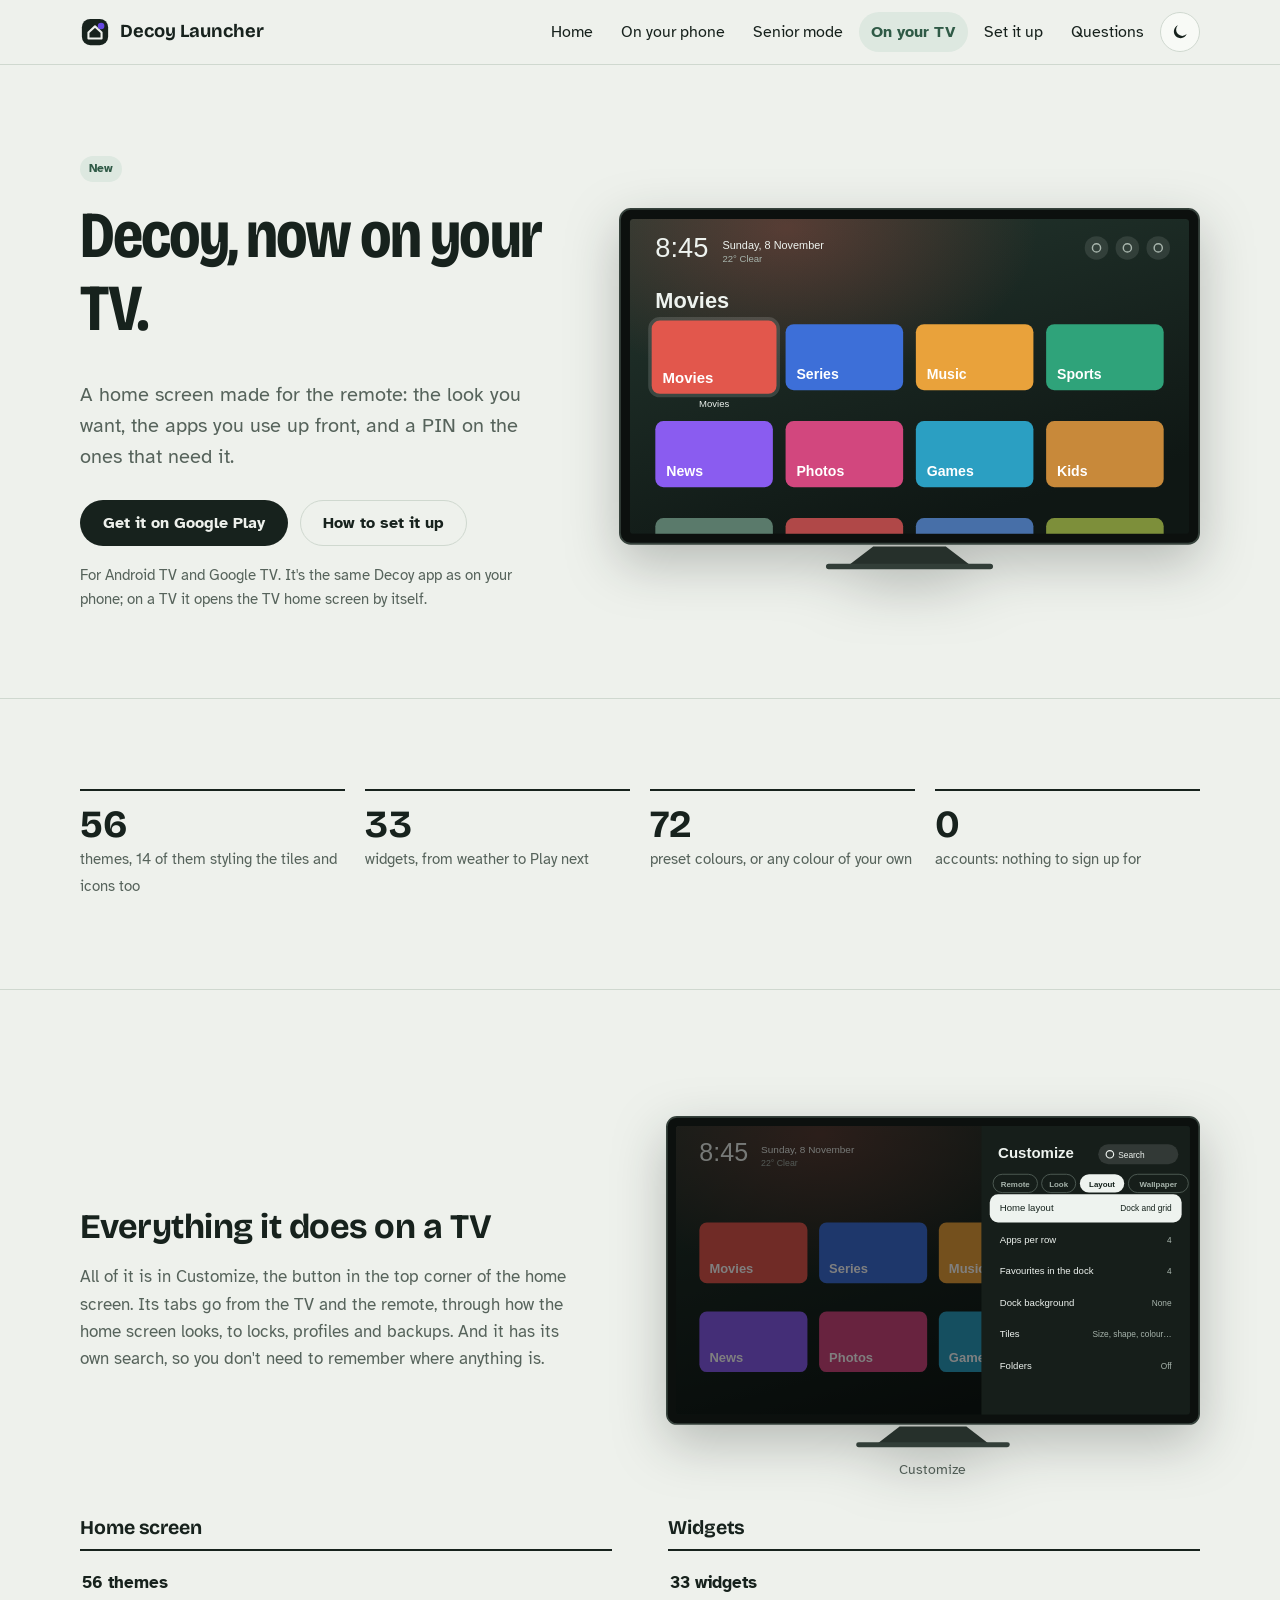
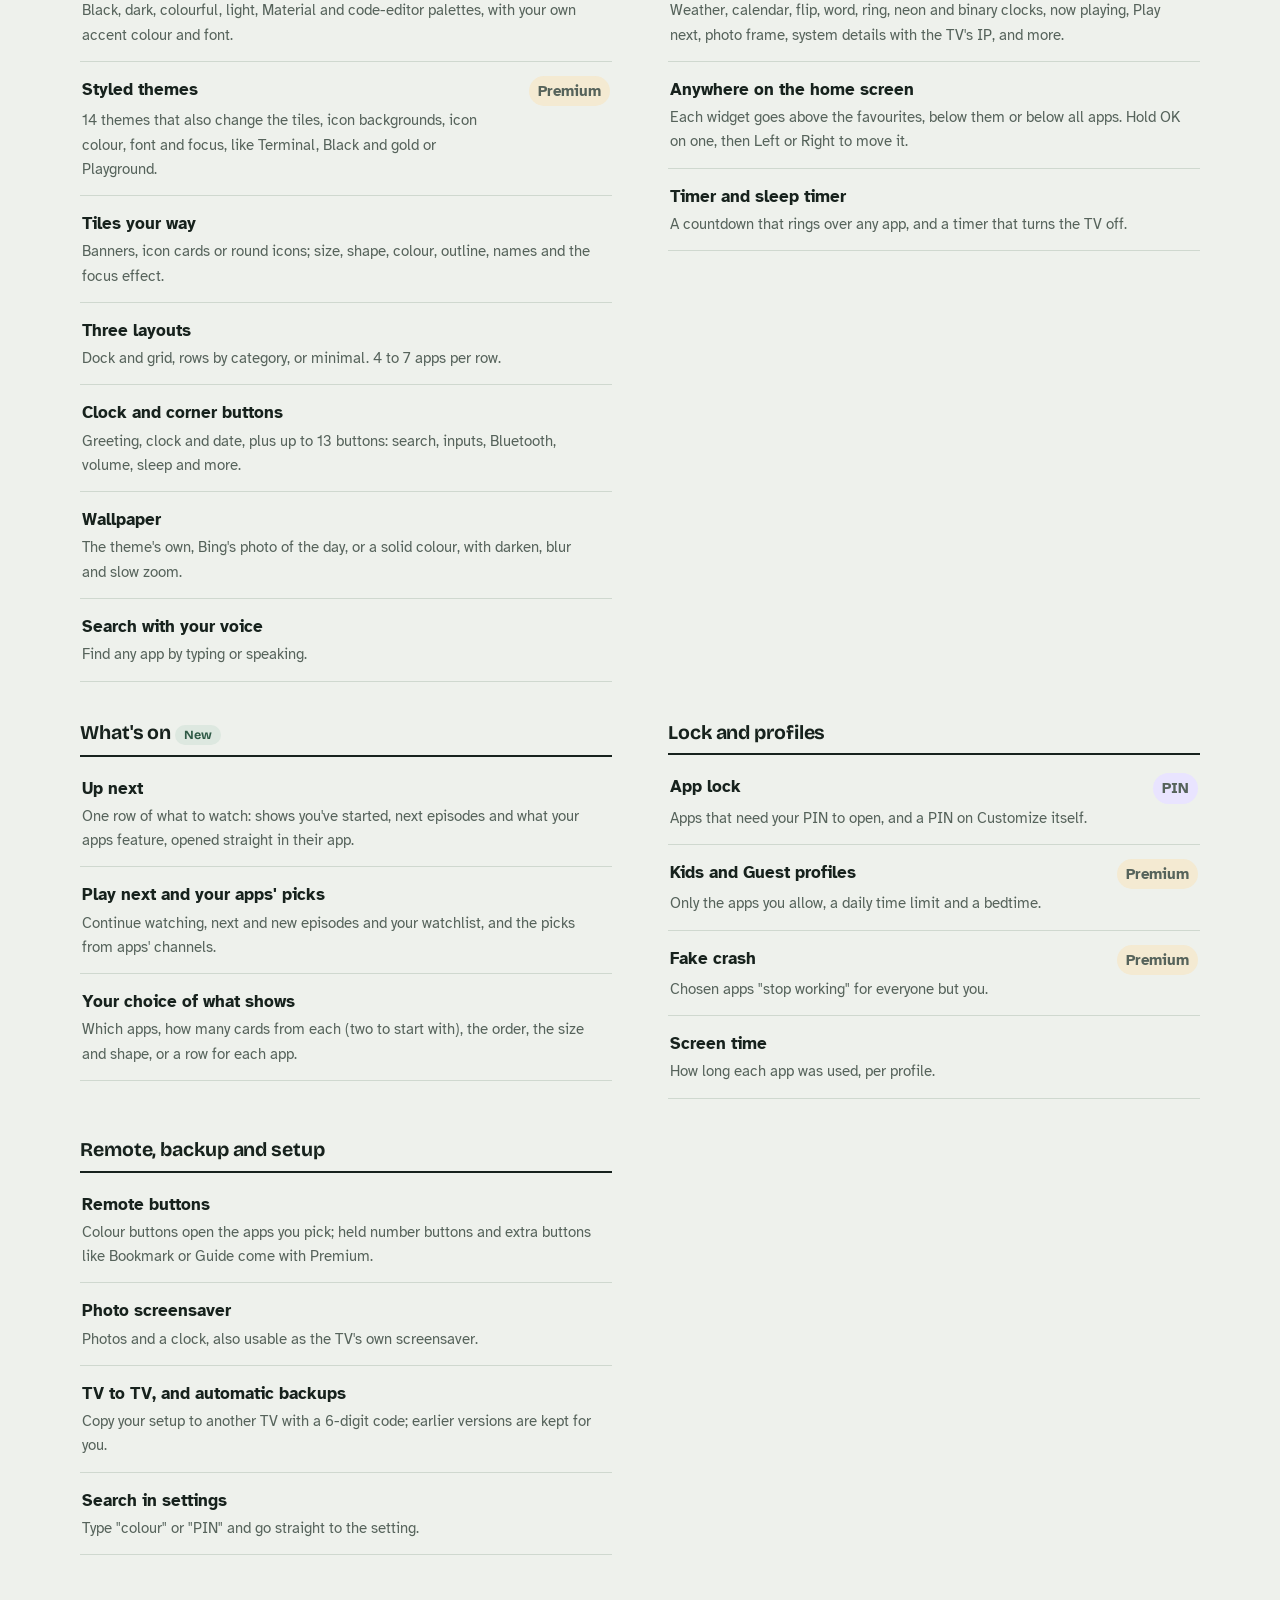
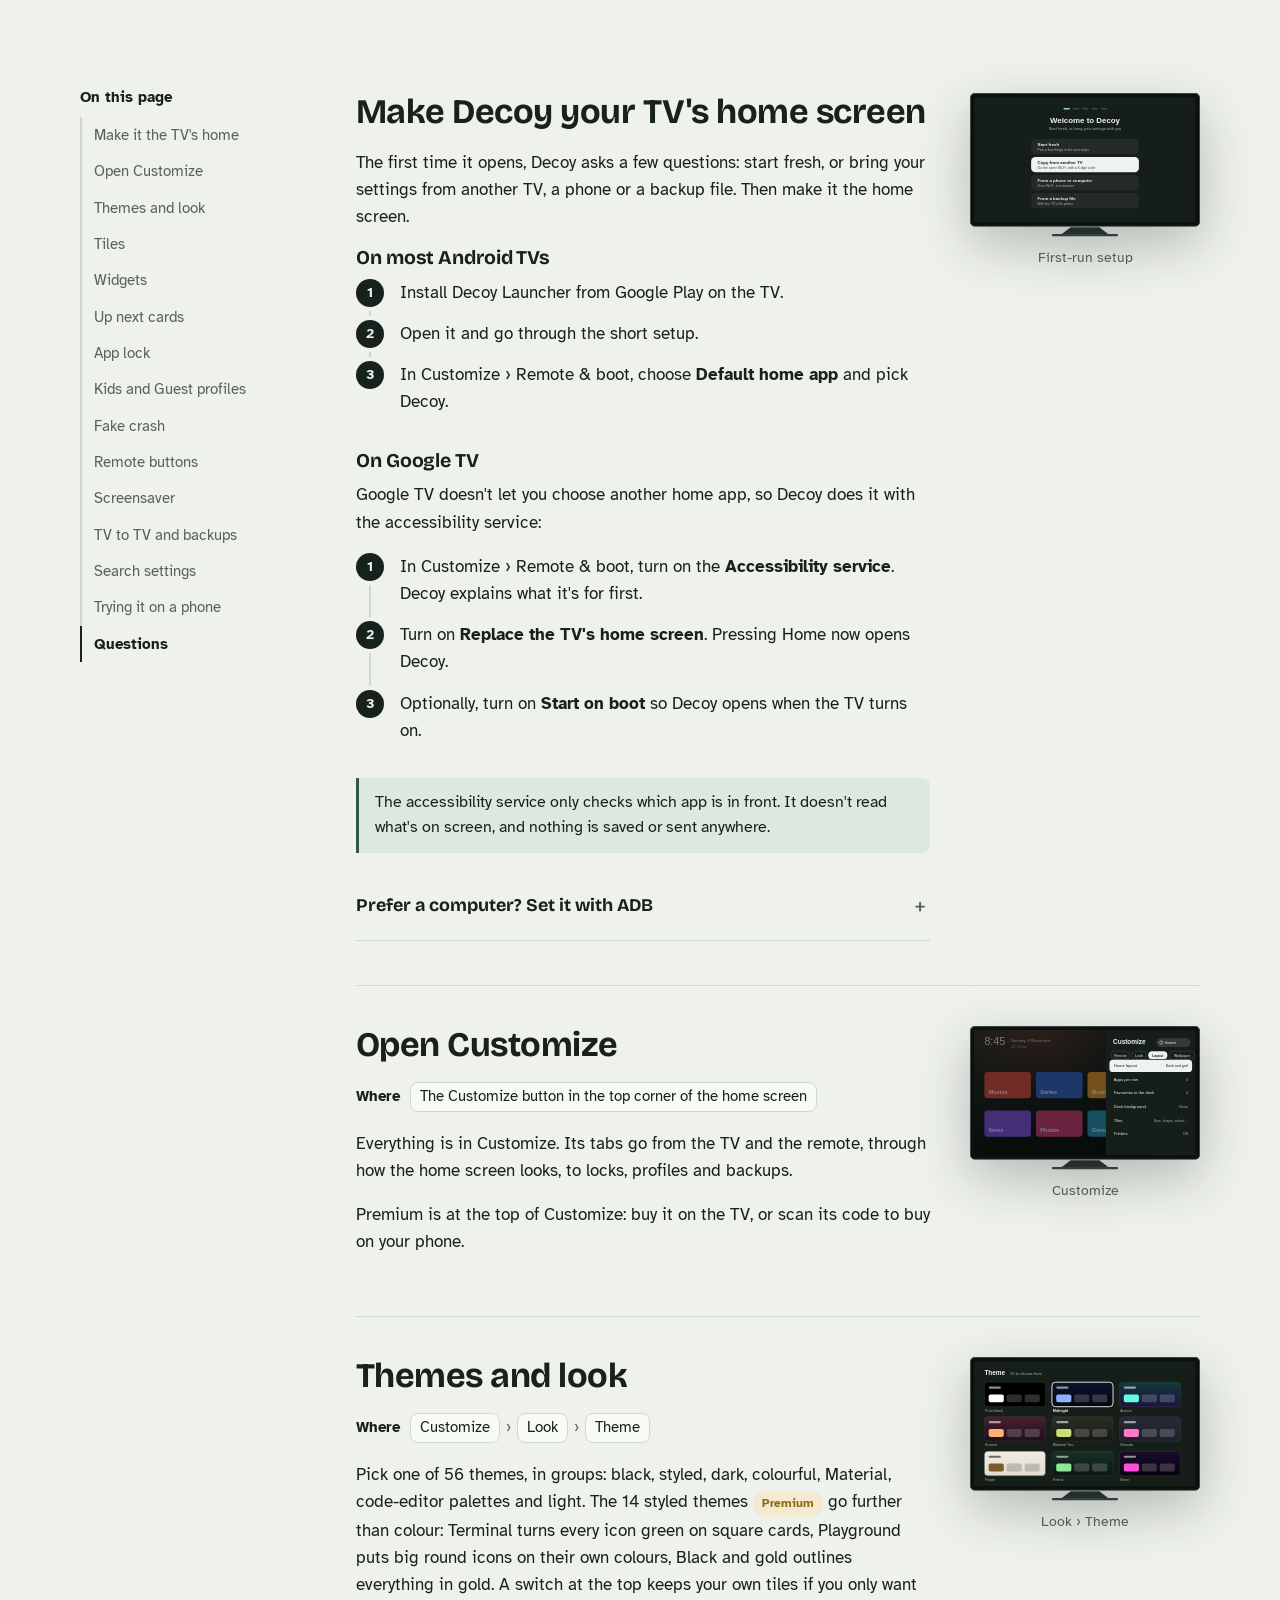
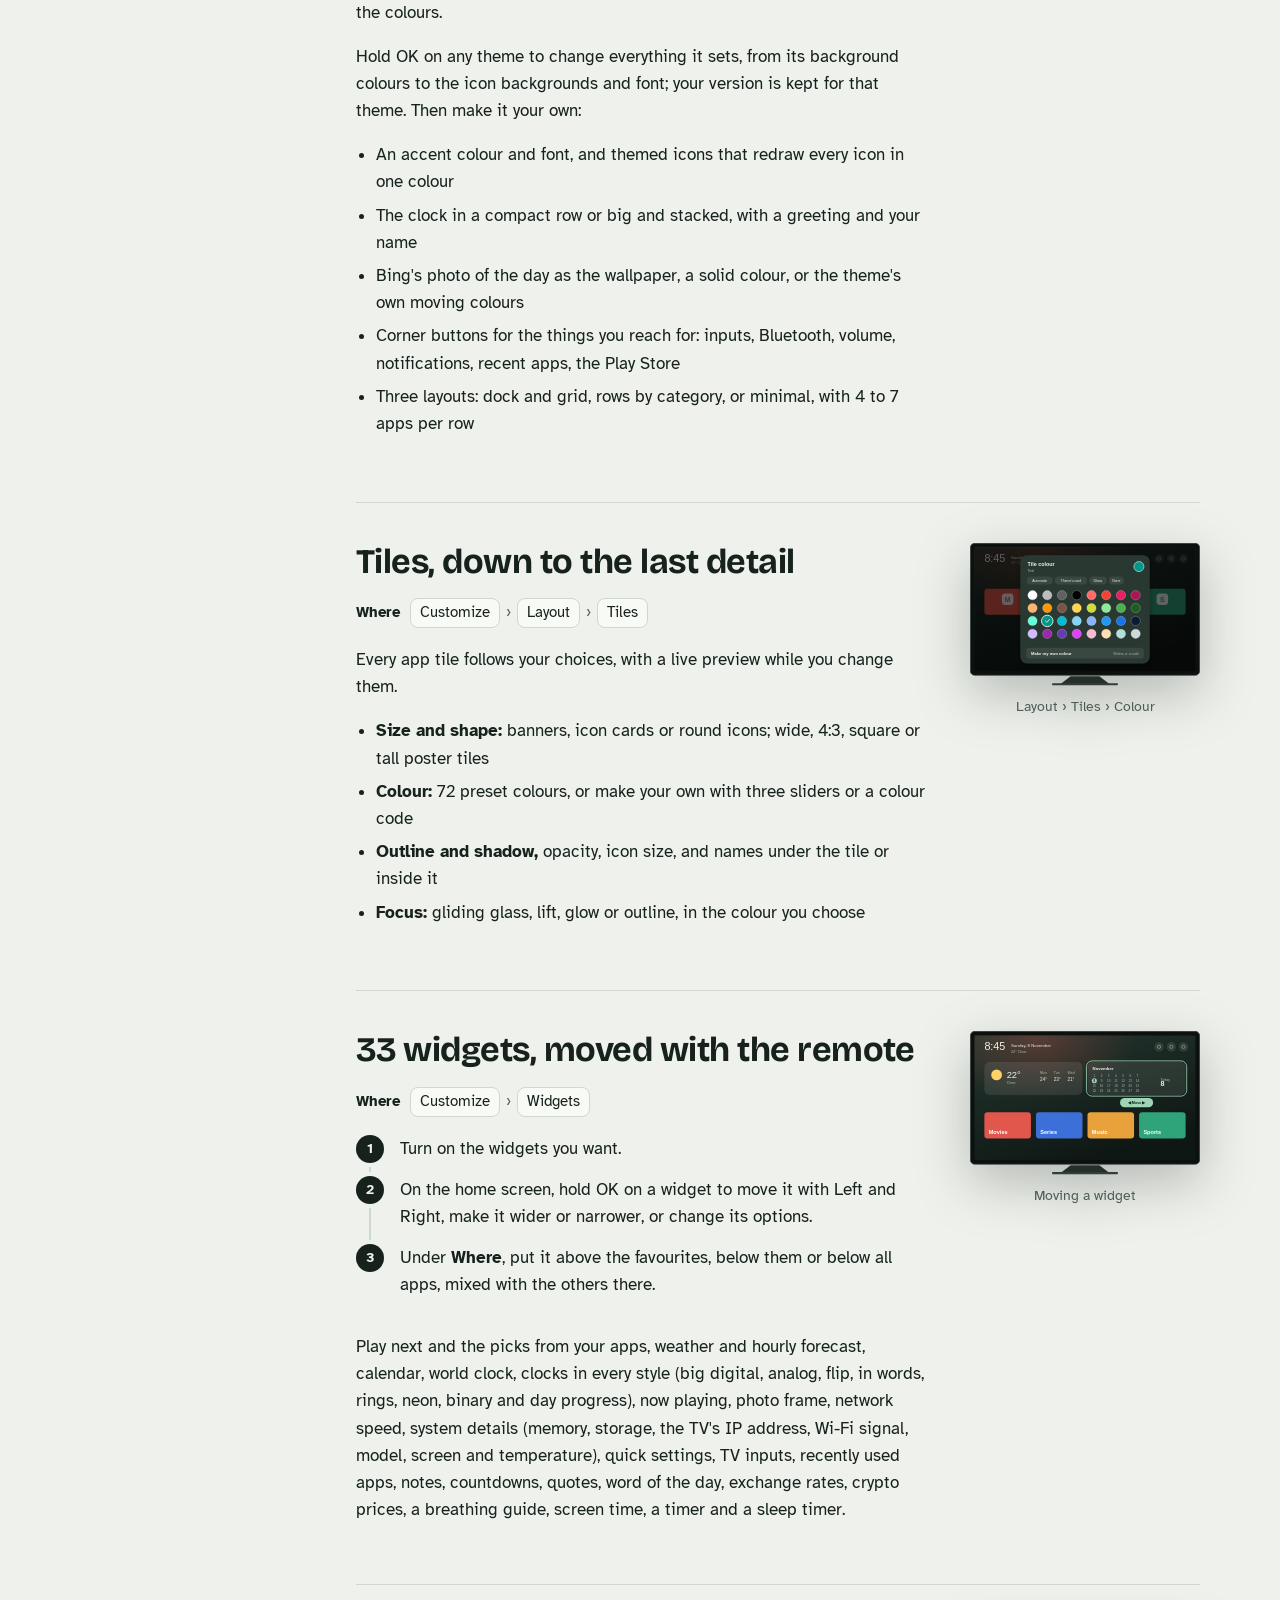
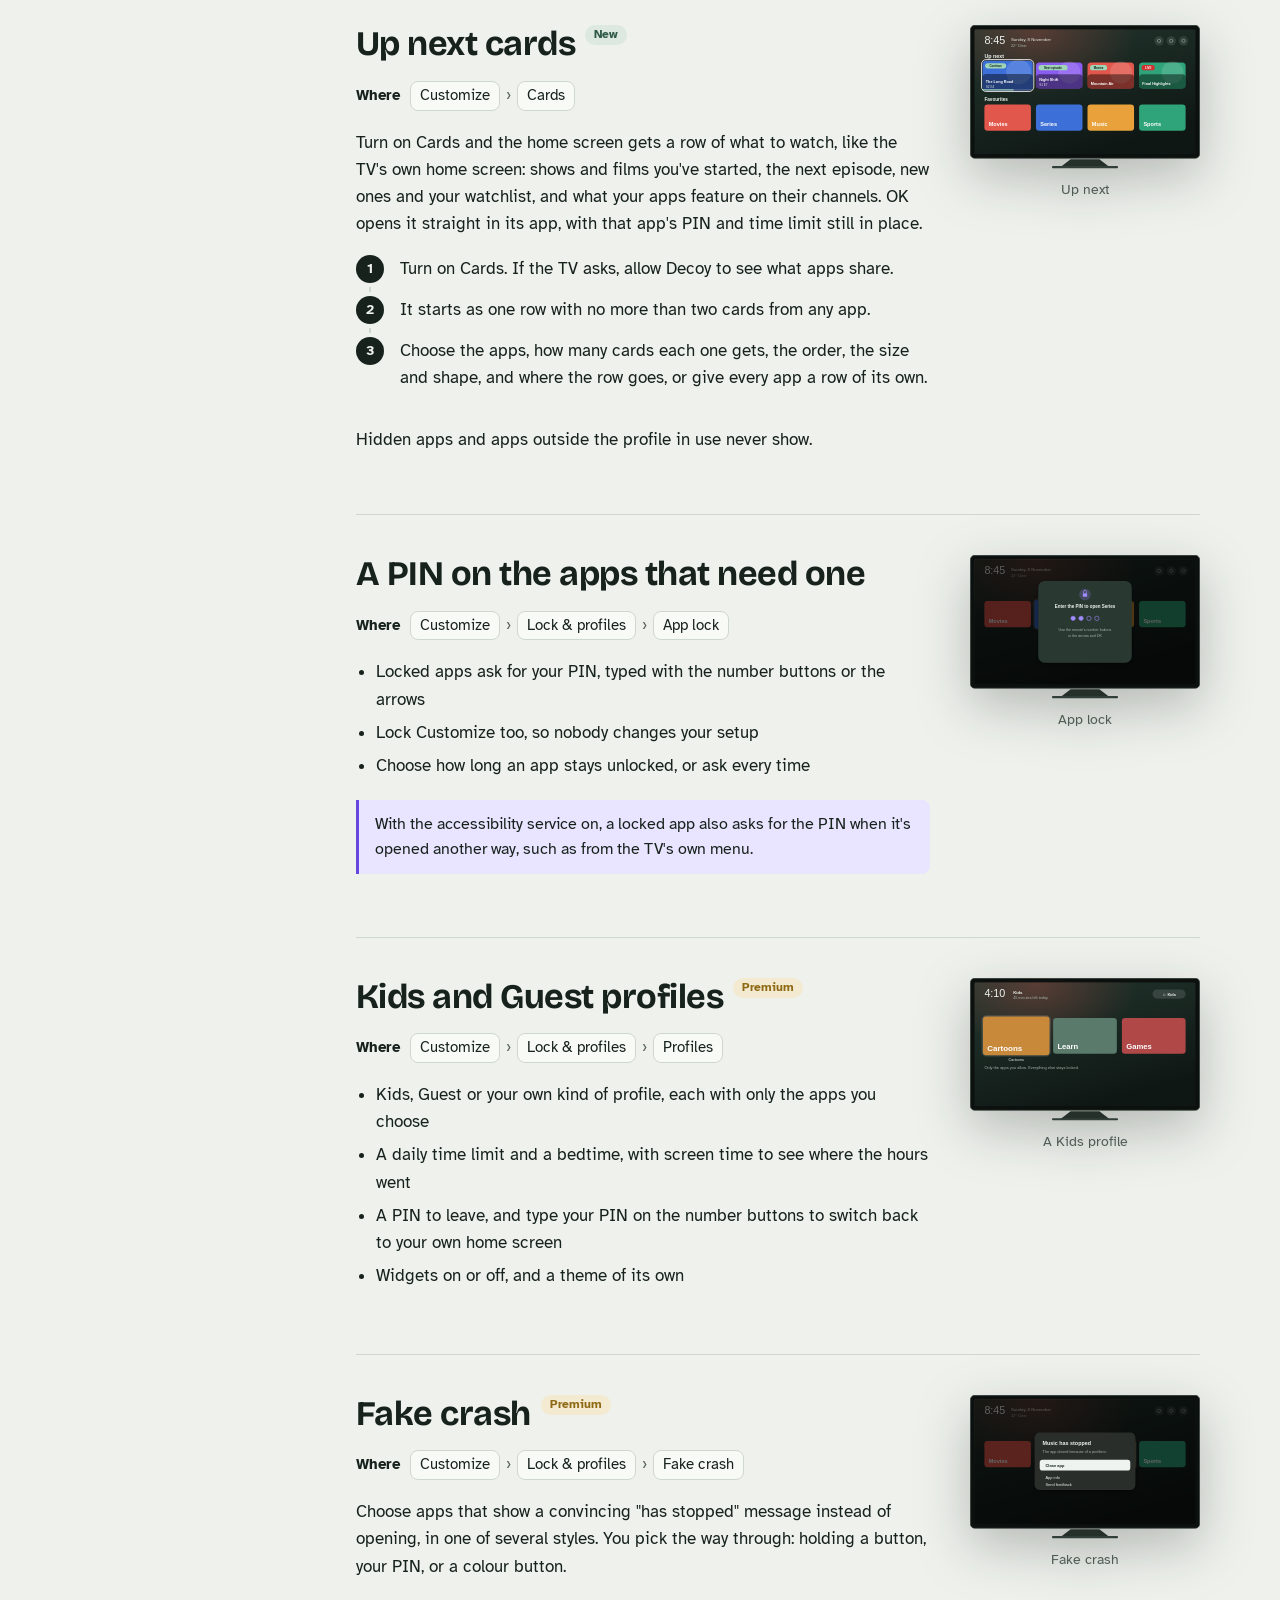
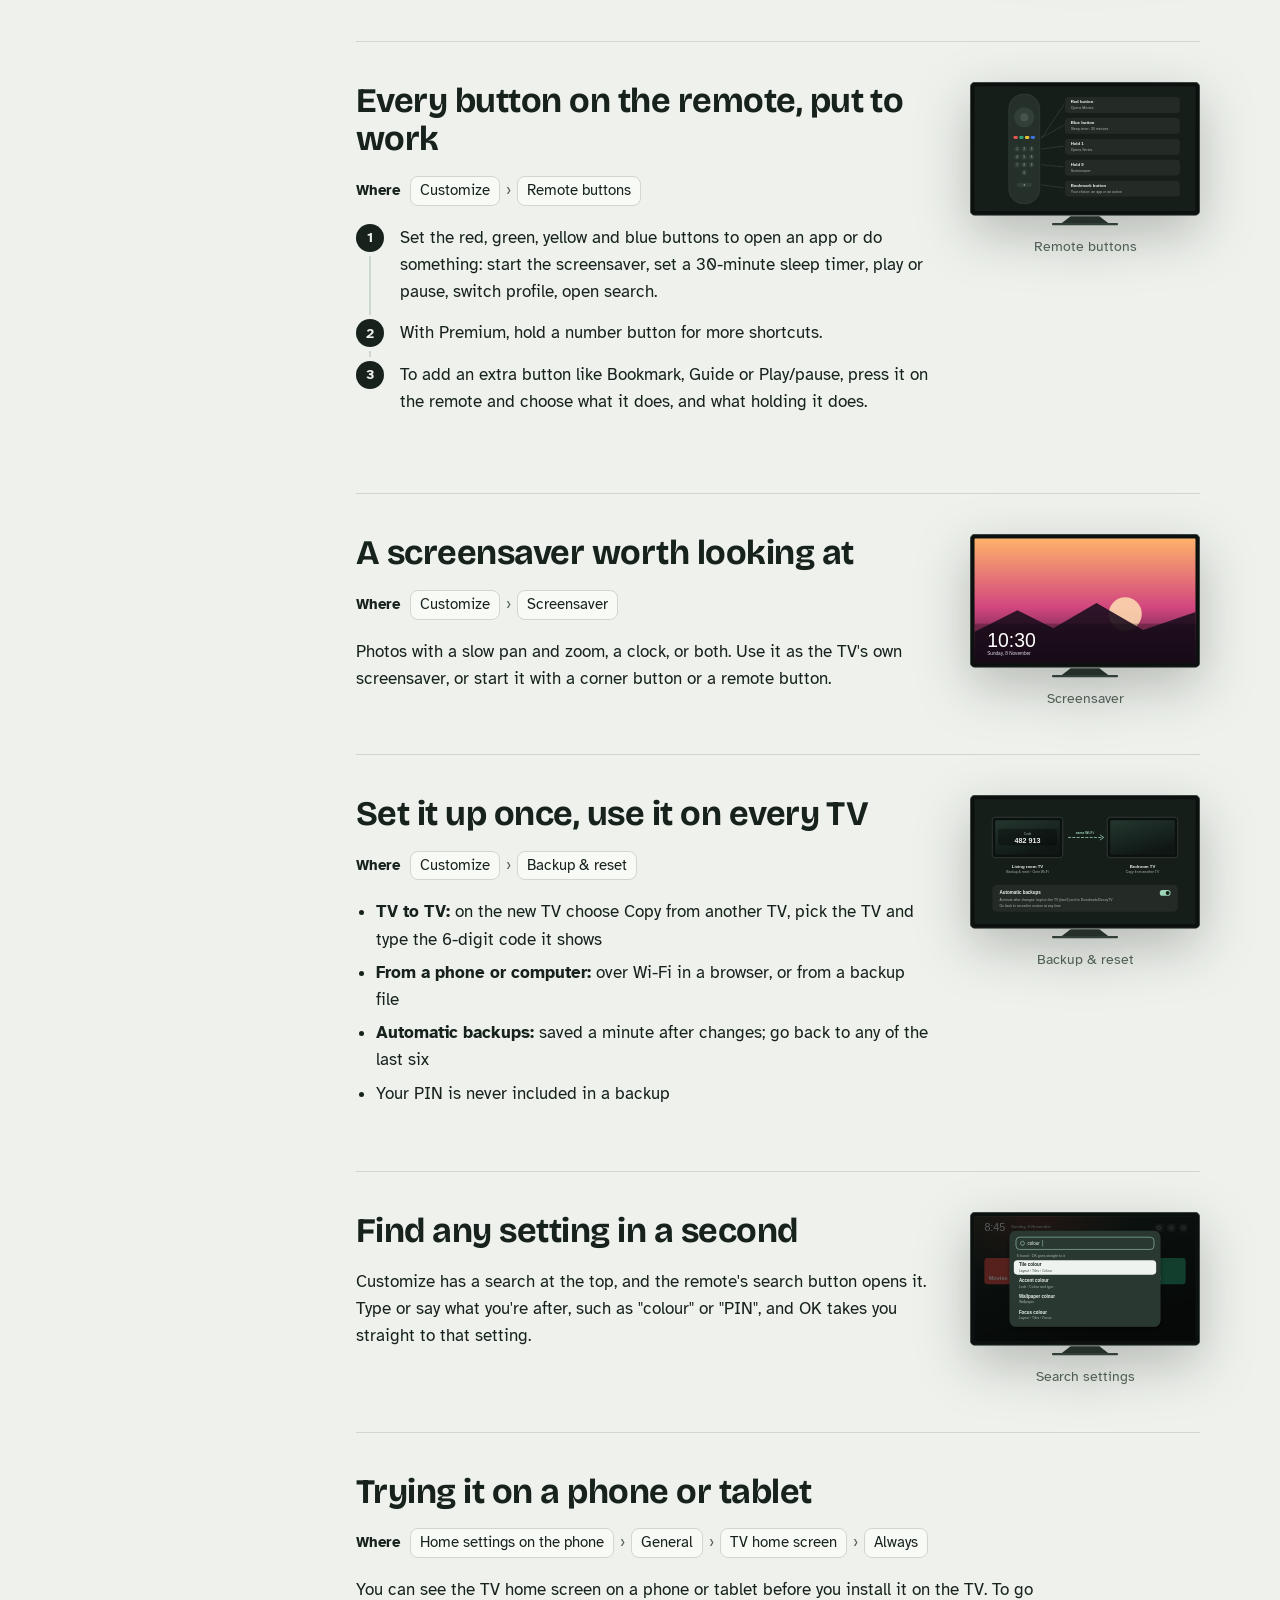
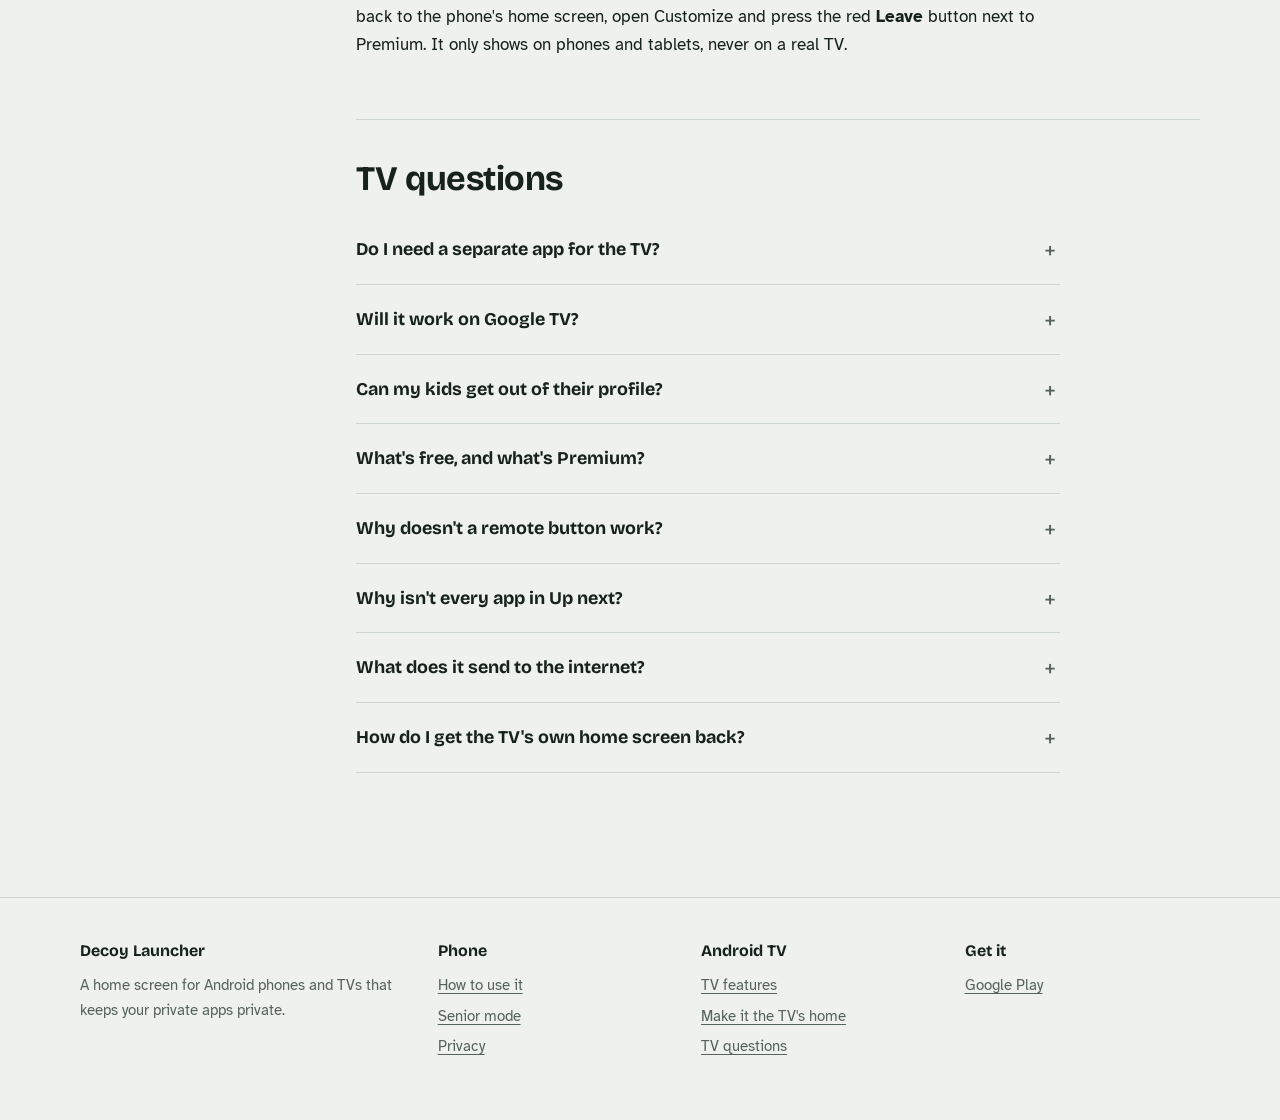
==== commit b5bec4f9: "Add files via upload" ====
--- a/tv.html
+++ b/tv.html
@@ -128,140 +128,34 @@
   </div>
 </section>
 
-<section class="band" aria-labelledby="tour">
-  <div class="wrap">
-    <h2 id="tour" class="band-intro">A closer look</h2>
-
-    <div class="show-row wide" id="look">
-      <figure class="tv"><img src="assets/img/tv-themes.svg" alt="The theme list: Pure black, Midnight, Aurora, Sunset, Material You, Dracula, Paper, Forest and Neon" width="640" height="400"><figcaption>Look › Theme</figcaption></figure>
-      <div>
-        <h3>A home screen that looks like yours</h3>
-        <p>Pick one of 56 themes, in groups: black, styled, dark, colourful, Material, code-editor palettes and light. The 14 styled themes go further than colour: Terminal turns every icon green on square cards, Playground puts big round icons on their own colours, Black and gold outlines everything in gold. A switch at the top keeps your own tiles if you only want the colours. Hold OK on any theme to change everything it sets, from its background colours to the icon backgrounds and font; your version is kept for that theme. Then make it your own:</p>
-        <ul class="points">
-          <li>An accent colour and font, and themed icons that redraw every icon in one colour</li>
-          <li>The clock in a compact row or big and stacked, with a greeting and your name</li>
-          <li>Bing's photo of the day as the wallpaper, a solid colour, or the theme's own moving colours</li>
-          <li>Corner buttons for the things you reach for: inputs, Bluetooth, volume, notifications, recent apps, the Play Store</li>
-        </ul>
-      </div>
-    </div>
-
-    <div class="show-row wide flip" id="tiles">
-      <figure class="tv"><img src="assets/img/tv-colours.svg" alt="The colour menu with presets in a grid and Make my own colour" width="640" height="400"><figcaption>Layout › Tiles › Colour</figcaption></figure>
-      <div>
-        <h3>Tiles, down to the last detail</h3>
-        <p>Every app tile follows your choices, with a live preview while you change them.</p>
-        <ul class="points">
-          <li><b>Size and shape:</b> banners, icon cards or round icons; wide, 4:3, square or tall poster tiles</li>
-          <li><b>Colour:</b> 72 preset colours, or make your own with three sliders or a colour code</li>
-          <li><b>Outline and shadow,</b> opacity, icon size, and names under the tile or inside it</li>
-          <li><b>Focus:</b> gliding glass, lift, glow or outline, in the colour you choose</li>
-        </ul>
-      </div>
-    </div>
-
-    <div class="show-row wide" id="widgets">
-      <figure class="tv"><img src="assets/img/tv-widgets.svg" alt="Weather and calendar widgets above the dock; the calendar is being moved" width="640" height="400"><figcaption>Moving a widget</figcaption></figure>
-      <div>
-        <h3>33 widgets, moved with the remote</h3>
-        <p>Play next and the picks from your apps, weather and hourly forecast, calendar, world clock, clocks in every style (big digital, analog, flip, in words, rings, neon, binary and day progress), now playing, photo frame, network speed, system details (memory, storage, the TV's IP address, Wi-Fi signal, model, screen and temperature), quick settings, TV inputs, recently used apps, notes, countdowns, quotes, word of the day, exchange rates, crypto prices, a breathing guide, screen time, a timer and a sleep timer.</p>
-        <p>Hold OK on a widget to move it with Left and Right, make it wider or narrower, or change its options. Each one can sit above the favourites, below them or below all apps, mixed with the others there.</p>
-      </div>
-    </div>
-
-    <div class="show-row wide flip" id="cards">
-      <figure class="tv"><img src="assets/img/tv-cards.svg" alt="An Up next row of shows above the favourites, with Continue and Next episode labels and a progress bar" width="640" height="400"><figcaption>Up next</figcaption></figure>
-      <div>
-        <p><span class="tag tag-new">New</span></p>
-        <h3>What's on, without opening an app</h3>
-        <p>Turn on Cards and the home screen gets a row of what to watch, like the TV's own home screen: shows and films you've started, the next episode, new ones and your watchlist, and what your apps feature on their channels. OK opens it straight in its app, with that app's PIN and time limit still in place.</p>
-        <p>It starts as one row with no more than two cards from any app. In Customize › Cards you choose the apps, how many cards each one gets, the order, the size and shape, and where the row goes, or give every app a row of its own. Hidden apps and apps outside the profile in use never show.</p>
-      </div>
-    </div>
-
-    <div class="show-row wide" id="lock">
-      <figure class="tv"><img src="assets/img/tv-lock.svg" alt="A locked app asking for the PIN" width="640" height="400"><figcaption>App lock</figcaption></figure>
-      <div>
-        <h3>A PIN on the apps that need one</h3>
-        <ul class="points">
-          <li>Locked apps ask for your PIN, typed with the number buttons or the arrows</li>
-          <li>Lock Customize too, so nobody changes your setup</li>
-          <li>Choose how long an app stays unlocked, or ask every time</li>
-        </ul>
-        <p class="note secret">With the accessibility service on, a locked app also asks for the PIN when it's opened another way, such as from the TV's own menu.</p>
-      </div>
-    </div>
-
-    <div class="show-row wide flip" id="profiles">
-      <figure class="tv"><img src="assets/img/tv-profiles.svg" alt="A Kids profile with three apps and 45 minutes left today" width="640" height="400"><figcaption>A Kids profile</figcaption></figure>
-      <div>
-        <h3>Profiles for the kids, and for guests</h3>
-        <ul class="points">
-          <li>Kids, Guest or your own kind of profile, each with only the apps you choose</li>
-          <li>A daily time limit and a bedtime, with screen time to see where the hours went</li>
-          <li>A PIN to leave, and type your PIN on the number buttons to switch back to your own home screen</li>
-          <li>Widgets on or off, and a theme of its own</li>
-        </ul>
-      </div>
-    </div>
-
-    <div class="show-row wide" id="crash">
-      <figure class="tv"><img src="assets/img/tv-fake-crash.svg" alt="A message saying Music has stopped" width="640" height="400"><figcaption>Fake crash</figcaption></figure>
-      <div>
-        <h3>An app that "crashes" for everyone else</h3>
-        <p>Choose apps that show a convincing "has stopped" message instead of opening, in one of several styles. You pick the way through: holding a button, your PIN, or a colour button.</p>
-      </div>
-    </div>
-
-    <div class="show-row wide flip" id="remote">
-      <figure class="tv"><img src="assets/img/tv-remote.svg" alt="A remote with its colour, number and bookmark buttons each opening something" width="640" height="400"><figcaption>Remote buttons</figcaption></figure>
-      <div>
-        <h3>Every button on the remote, put to work</h3>
-        <p>Set the red, green, yellow and blue buttons, or hold a number button, to open an app or do something: start the screensaver, set a 30-minute sleep timer, play or pause, switch profile, open search.</p>
-        <p>Extra buttons like Bookmark, Guide or Play/pause can be added too: press one on the remote and choose what it does, and what holding it does.</p>
-      </div>
-    </div>
-
-    <div class="show-row wide" id="screensaver">
-      <figure class="tv"><img src="assets/img/tv-screensaver.svg" alt="A landscape photo with a large clock and the date" width="640" height="400"><figcaption>Screensaver</figcaption></figure>
-      <div>
-        <h3>A screensaver worth looking at</h3>
-        <p>Photos with a slow pan and zoom, a clock, or both. Use it as the TV's own screensaver, or start it with a corner button or a remote button.</p>
-      </div>
-    </div>
-
-    <div class="show-row wide flip" id="backup">
-      <figure class="tv"><img src="assets/img/tv-backup.svg" alt="Copying settings from the living room TV to the bedroom TV with a 6-digit code" width="640" height="400"><figcaption>Backup &amp; reset</figcaption></figure>
-      <div>
-        <h3>Set it up once, use it on every TV</h3>
-        <ul class="points">
-          <li><b>TV to TV:</b> on the new TV choose Copy from another TV, pick the TV and type the 6-digit code it shows</li>
-          <li><b>From a phone or computer:</b> over Wi-Fi in a browser, or from a backup file</li>
-          <li><b>Automatic backups:</b> saved a minute after changes; go back to any of the last six</li>
-          <li>Your PIN is never included in a backup</li>
-        </ul>
-      </div>
-    </div>
-
-    <div class="show-row wide" id="search">
-      <figure class="tv"><img src="assets/img/tv-search.svg" alt="Searching the settings for colour, with four results" width="640" height="400"><figcaption>Search settings</figcaption></figure>
-      <div>
-        <h3>Find any setting in a second</h3>
-        <p>Customize has a search at the top, and the remote's search button opens it. Type or say what you're after, and OK takes you straight to that setting.</p>
-      </div>
-    </div>
-  </div>
-</section>
-
-<section class="band" id="setup" aria-labelledby="setup-title">
-  <div class="wrap">
-    <div class="band-intro">
-      <h2 id="setup-title">Make Decoy your TV's home screen</h2>
-      <p>The first time it opens, Decoy asks a few questions: start fresh, or bring your settings from another TV, a phone or a backup file. Then make it the home screen.</p>
-    </div>
-    <div class="show-row wide">
-      <figure class="tv"><img src="assets/img/tv-setup.svg" alt="Welcome to Decoy: Start fresh, Copy from another TV, From a phone or computer, From a backup file" width="640" height="400"><figcaption>First-run setup</figcaption></figure>
-      <div>
+<div class="wrap guide guide-tv">
+  <nav class="toc" aria-label="On this page">
+    <p>On this page</p>
+    <ol>
+      <li><a href="#setup">Make it the TV's home</a></li>
+      <li><a href="#customize">Open Customize</a></li>
+      <li><a href="#look">Themes and look</a></li>
+      <li><a href="#tiles">Tiles</a></li>
+      <li><a href="#widgets">Widgets</a></li>
+      <li><a href="#cards">Up next cards</a></li>
+      <li><a href="#lock">App lock</a></li>
+      <li><a href="#profiles">Kids and Guest profiles</a></li>
+      <li><a href="#crash">Fake crash</a></li>
+      <li><a href="#remote">Remote buttons</a></li>
+      <li><a href="#screensaver">Screensaver</a></li>
+      <li><a href="#backup">TV to TV and backups</a></li>
+      <li><a href="#search">Search settings</a></li>
+      <li><a href="#phone-preview">Trying it on a phone</a></li>
+      <li><a href="#faq">Questions</a></li>
+    </ol>
+  </nav>
+
+  <div>
+
+    <section class="topic" id="setup">
+      <div class="topic-text">
+        <h2>Make Decoy your TV's home screen</h2>
+        <p>The first time it opens, Decoy asks a few questions: start fresh, or bring your settings from another TV, a phone or a backup file. Then make it the home screen.</p>
         <h3>On most Android TVs</h3>
         <ol class="steps">
           <li>Install Decoy Launcher from Google Play on the TV.</li>
@@ -276,55 +170,218 @@
           <li>Optionally, turn on <b>Start on boot</b> so Decoy opens when the TV turns on.</li>
         </ol>
         <p class="note">The accessibility service only checks which app is in front. It doesn't read what's on screen, and nothing is saved or sent anywhere.</p>
-      </div>
-    </div>
-    <details class="faq">
-      <summary>Prefer a computer? Set it with ADB</summary>
-      <div>
-        <p>With developer options and ADB debugging on, this makes Decoy the home app on TVs that hide the setting:</p>
-        <pre class="cmd">adb shell cmd package set-home-activity com.jeet_studio.decoy_launcher/.screens.MainActivity</pre>
-      </div>
-    </details>
-  </div>
-</section>
-
-<section class="band" id="faq" aria-labelledby="faq-title">
-  <div class="wrap">
-    <h2 id="faq-title">TV questions</h2>
-    <details class="faq">
-      <summary>Do I need a separate app for the TV?</summary>
-      <div><p>No. Install Decoy Launcher from Google Play on the TV. It's the same app as on your phone and opens the TV home screen by itself.</p></div>
-    </details>
-    <details class="faq">
-      <summary>Will it work on Google TV?</summary>
-      <div><p>Yes. Google TV has no home app setting, so turn on the accessibility service and "Replace the TV's home screen" in Customize › Remote &amp; boot. See <a href="#setup">setting it up</a>.</p></div>
-    </details>
-    <details class="faq">
-      <summary>Can my kids get out of their profile?</summary>
-      <div><p>Each profile can need your PIN to leave, and apps outside the profile stay locked. With the accessibility service on, that holds even for apps opened from the TV's own menus.</p></div>
-    </details>
-    <details class="faq">
-      <summary>What's free, and what's Premium?</summary>
-      <div><p>Most of Decoy is free: app lock and PIN, hidden apps, 42 themes, tiles, widgets, search, folders, the screensaver, backups and TV-to-TV copy. Premium is one payment, with no subscription, and adds the 14 styled themes, changing any theme, your own colours, Kids and Guest profiles, fake crash, and number and extra remote buttons. Press Premium at the top of Customize to buy it on the TV, or scan its code to buy on your phone. One purchase covers every phone and TV on the same Google account.</p></div>
-    </details>
-    <details class="faq">
-      <summary>Why doesn't a remote button work?</summary>
-      <div><p>Some buttons are kept by the TV itself, such as Netflix or YouTube buttons on many remotes, volume and power. Those can't be changed. Colour, number and most other buttons can.</p></div>
-    </details>
-    <details class="faq">
-      <summary>Why isn't every app in Up next?</summary>
-      <div><p>Up next shows what apps add to the TV's Play next list and their channels. Some apps only share with the TV's own home screen, and the TV asks you once before another home screen may see them: allow it from the Cards tab or the card itself.</p></div>
-    </details>
-    <details class="faq">
-      <summary>What does it send to the internet?</summary>
-      <div><p>Nothing about you or your apps. Some widgets fetch public information, such as the weather for the city you chose or exchange rates, and the wallpaper can be Bing's photo of the day. Pictures on Up next cards come from the apps that added them. Backups only go where you send them.</p></div>
-    </details>
-    <details class="faq">
-      <summary>How do I get the TV's own home screen back?</summary>
-      <div><p>Turn off "Replace the TV's home screen" in Customize › Remote &amp; boot, or pick the TV's home app again under Default home app.</p></div>
-    </details>
-  </div>
-</section>
+        <details class="faq">
+          <summary>Prefer a computer? Set it with ADB</summary>
+          <div>
+            <p>With developer options and ADB debugging on, this makes Decoy the home app on TVs that hide the setting:</p>
+            <pre class="cmd">adb shell cmd package set-home-activity com.jeet_studio.decoy_launcher/.screens.MainActivity</pre>
+          </div>
+        </details>
+      </div>
+      <figure class="tv"><img src="assets/img/tv-setup.svg" alt="Welcome to Decoy: Start fresh, Copy from another TV, From a phone or computer, From a backup file" width="640" height="400" loading="lazy"><figcaption>First-run setup</figcaption></figure>
+    </section>
+
+    <section class="topic" id="customize">
+      <div class="topic-text">
+        <h2>Open Customize</h2>
+        <p class="where"><b>Where</b><span>The Customize button in the top corner of the home screen</span></p>
+        <p>Everything is in Customize. Its tabs go from the TV and the remote, through how the home screen looks, to locks, profiles and backups.</p>
+        <p>Premium is at the top of Customize: buy it on the TV, or scan its code to buy on your phone.</p>
+      </div>
+      <figure class="tv"><img src="assets/img/tv-settings.svg" alt="The Customize panel open beside the home screen, on the Layout tab" width="640" height="400" loading="lazy"><figcaption>Customize</figcaption></figure>
+    </section>
+
+    <section class="topic" id="look">
+      <div class="topic-text">
+        <h2>Themes and look</h2>
+        <p class="where"><b>Where</b><span>Customize</span><i>›</i><span>Look</span><i>›</i><span>Theme</span></p>
+        <p>Pick one of 56 themes, in groups: black, styled, dark, colourful, Material, code-editor palettes and light. The 14 styled themes <span class="tag tag-premium">Premium</span> go further than colour: Terminal turns every icon green on square cards, Playground puts big round icons on their own colours, Black and gold outlines everything in gold. A switch at the top keeps your own tiles if you only want the colours.</p>
+        <p>Hold OK on any theme to change everything it sets, from its background colours to the icon backgrounds and font; your version is kept for that theme. Then make it your own:</p>
+        <ul class="points">
+          <li>An accent colour and font, and themed icons that redraw every icon in one colour</li>
+          <li>The clock in a compact row or big and stacked, with a greeting and your name</li>
+          <li>Bing's photo of the day as the wallpaper, a solid colour, or the theme's own moving colours</li>
+          <li>Corner buttons for the things you reach for: inputs, Bluetooth, volume, notifications, recent apps, the Play Store</li>
+          <li>Three layouts: dock and grid, rows by category, or minimal, with 4 to 7 apps per row</li>
+        </ul>
+      </div>
+      <figure class="tv"><img src="assets/img/tv-themes.svg" alt="The theme list: Pure black, Midnight, Aurora, Sunset, Material You, Dracula, Paper, Forest and Neon" width="640" height="400" loading="lazy"><figcaption>Look › Theme</figcaption></figure>
+    </section>
+
+    <section class="topic" id="tiles">
+      <div class="topic-text">
+        <h2>Tiles, down to the last detail</h2>
+        <p class="where"><b>Where</b><span>Customize</span><i>›</i><span>Layout</span><i>›</i><span>Tiles</span></p>
+        <p>Every app tile follows your choices, with a live preview while you change them.</p>
+        <ul class="points">
+          <li><b>Size and shape:</b> banners, icon cards or round icons; wide, 4:3, square or tall poster tiles</li>
+          <li><b>Colour:</b> 72 preset colours, or make your own with three sliders or a colour code</li>
+          <li><b>Outline and shadow,</b> opacity, icon size, and names under the tile or inside it</li>
+          <li><b>Focus:</b> gliding glass, lift, glow or outline, in the colour you choose</li>
+        </ul>
+      </div>
+      <figure class="tv"><img src="assets/img/tv-colours.svg" alt="The colour menu with presets in a grid and Make my own colour" width="640" height="400" loading="lazy"><figcaption>Layout › Tiles › Colour</figcaption></figure>
+    </section>
+
+    <section class="topic" id="widgets">
+      <div class="topic-text">
+        <h2>33 widgets, moved with the remote</h2>
+        <p class="where"><b>Where</b><span>Customize</span><i>›</i><span>Widgets</span></p>
+        <ol class="steps">
+          <li>Turn on the widgets you want.</li>
+          <li>On the home screen, hold OK on a widget to move it with Left and Right, make it wider or narrower, or change its options.</li>
+          <li>Under <b>Where</b>, put it above the favourites, below them or below all apps, mixed with the others there.</li>
+        </ol>
+        <p>Play next and the picks from your apps, weather and hourly forecast, calendar, world clock, clocks in every style (big digital, analog, flip, in words, rings, neon, binary and day progress), now playing, photo frame, network speed, system details (memory, storage, the TV's IP address, Wi-Fi signal, model, screen and temperature), quick settings, TV inputs, recently used apps, notes, countdowns, quotes, word of the day, exchange rates, crypto prices, a breathing guide, screen time, a timer and a sleep timer.</p>
+      </div>
+      <figure class="tv"><img src="assets/img/tv-widgets.svg" alt="Weather and calendar widgets above the dock; the calendar is being moved" width="640" height="400" loading="lazy"><figcaption>Moving a widget</figcaption></figure>
+    </section>
+
+    <section class="topic" id="cards">
+      <div class="topic-text">
+        <h2>Up next cards <span class="tag tag-new">New</span></h2>
+        <p class="where"><b>Where</b><span>Customize</span><i>›</i><span>Cards</span></p>
+        <p>Turn on Cards and the home screen gets a row of what to watch, like the TV's own home screen: shows and films you've started, the next episode, new ones and your watchlist, and what your apps feature on their channels. OK opens it straight in its app, with that app's PIN and time limit still in place.</p>
+        <ol class="steps">
+          <li>Turn on Cards. If the TV asks, allow Decoy to see what apps share.</li>
+          <li>It starts as one row with no more than two cards from any app.</li>
+          <li>Choose the apps, how many cards each one gets, the order, the size and shape, and where the row goes, or give every app a row of its own.</li>
+        </ol>
+        <p>Hidden apps and apps outside the profile in use never show.</p>
+      </div>
+      <figure class="tv"><img src="assets/img/tv-cards.svg" alt="An Up next row of shows above the favourites, with Continue and Next episode labels and a progress bar" width="640" height="400" loading="lazy"><figcaption>Up next</figcaption></figure>
+    </section>
+
+    <section class="topic" id="lock">
+      <div class="topic-text">
+        <h2>A PIN on the apps that need one</h2>
+        <p class="where"><b>Where</b><span>Customize</span><i>›</i><span>Lock &amp; profiles</span><i>›</i><span>App lock</span></p>
+        <ul class="points">
+          <li>Locked apps ask for your PIN, typed with the number buttons or the arrows</li>
+          <li>Lock Customize too, so nobody changes your setup</li>
+          <li>Choose how long an app stays unlocked, or ask every time</li>
+        </ul>
+        <p class="note secret">With the accessibility service on, a locked app also asks for the PIN when it's opened another way, such as from the TV's own menu.</p>
+      </div>
+      <figure class="tv"><img src="assets/img/tv-lock.svg" alt="A locked app asking for the PIN" width="640" height="400" loading="lazy"><figcaption>App lock</figcaption></figure>
+    </section>
+
+    <section class="topic" id="profiles">
+      <div class="topic-text">
+        <h2>Kids and Guest profiles <span class="tag tag-premium">Premium</span></h2>
+        <p class="where"><b>Where</b><span>Customize</span><i>›</i><span>Lock &amp; profiles</span><i>›</i><span>Profiles</span></p>
+        <ul class="points">
+          <li>Kids, Guest or your own kind of profile, each with only the apps you choose</li>
+          <li>A daily time limit and a bedtime, with screen time to see where the hours went</li>
+          <li>A PIN to leave, and type your PIN on the number buttons to switch back to your own home screen</li>
+          <li>Widgets on or off, and a theme of its own</li>
+        </ul>
+      </div>
+      <figure class="tv"><img src="assets/img/tv-profiles.svg" alt="A Kids profile with three apps and 45 minutes left today" width="640" height="400" loading="lazy"><figcaption>A Kids profile</figcaption></figure>
+    </section>
+
+    <section class="topic" id="crash">
+      <div class="topic-text">
+        <h2>Fake crash <span class="tag tag-premium">Premium</span></h2>
+        <p class="where"><b>Where</b><span>Customize</span><i>›</i><span>Lock &amp; profiles</span><i>›</i><span>Fake crash</span></p>
+        <p>Choose apps that show a convincing "has stopped" message instead of opening, in one of several styles. You pick the way through: holding a button, your PIN, or a colour button.</p>
+      </div>
+      <figure class="tv"><img src="assets/img/tv-fake-crash.svg" alt="A message saying Music has stopped" width="640" height="400" loading="lazy"><figcaption>Fake crash</figcaption></figure>
+    </section>
+
+    <section class="topic" id="remote">
+      <div class="topic-text">
+        <h2>Every button on the remote, put to work</h2>
+        <p class="where"><b>Where</b><span>Customize</span><i>›</i><span>Remote buttons</span></p>
+        <ol class="steps">
+          <li>Set the red, green, yellow and blue buttons to open an app or do something: start the screensaver, set a 30-minute sleep timer, play or pause, switch profile, open search.</li>
+          <li>With Premium, hold a number button for more shortcuts.</li>
+          <li>To add an extra button like Bookmark, Guide or Play/pause, press it on the remote and choose what it does, and what holding it does.</li>
+        </ol>
+      </div>
+      <figure class="tv"><img src="assets/img/tv-remote.svg" alt="A remote with its colour, number and bookmark buttons each opening something" width="640" height="400" loading="lazy"><figcaption>Remote buttons</figcaption></figure>
+    </section>
+
+    <section class="topic" id="screensaver">
+      <div class="topic-text">
+        <h2>A screensaver worth looking at</h2>
+        <p class="where"><b>Where</b><span>Customize</span><i>›</i><span>Screensaver</span></p>
+        <p>Photos with a slow pan and zoom, a clock, or both. Use it as the TV's own screensaver, or start it with a corner button or a remote button.</p>
+      </div>
+      <figure class="tv"><img src="assets/img/tv-screensaver.svg" alt="A landscape photo with a large clock and the date" width="640" height="400" loading="lazy"><figcaption>Screensaver</figcaption></figure>
+    </section>
+
+    <section class="topic" id="backup">
+      <div class="topic-text">
+        <h2>Set it up once, use it on every TV</h2>
+        <p class="where"><b>Where</b><span>Customize</span><i>›</i><span>Backup &amp; reset</span></p>
+        <ul class="points">
+          <li><b>TV to TV:</b> on the new TV choose Copy from another TV, pick the TV and type the 6-digit code it shows</li>
+          <li><b>From a phone or computer:</b> over Wi-Fi in a browser, or from a backup file</li>
+          <li><b>Automatic backups:</b> saved a minute after changes; go back to any of the last six</li>
+          <li>Your PIN is never included in a backup</li>
+        </ul>
+      </div>
+      <figure class="tv"><img src="assets/img/tv-backup.svg" alt="Copying settings from the living room TV to the bedroom TV with a 6-digit code" width="640" height="400" loading="lazy"><figcaption>Backup &amp; reset</figcaption></figure>
+    </section>
+
+    <section class="topic" id="search">
+      <div class="topic-text">
+        <h2>Find any setting in a second</h2>
+        <p>Customize has a search at the top, and the remote's search button opens it. Type or say what you're after, such as "colour" or "PIN", and OK takes you straight to that setting.</p>
+      </div>
+      <figure class="tv"><img src="assets/img/tv-search.svg" alt="Searching the settings for colour, with four results" width="640" height="400" loading="lazy"><figcaption>Search settings</figcaption></figure>
+    </section>
+
+    <section class="topic no-pic" id="phone-preview">
+      <div class="topic-text">
+        <h2>Trying it on a phone or tablet</h2>
+        <p class="where"><b>Where</b><span>Home settings on the phone</span><i>›</i><span>General</span><i>›</i><span>TV home screen</span><i>›</i><span>Always</span></p>
+        <p>You can see the TV home screen on a phone or tablet before you install it on the TV. To go back to the phone's home screen, open Customize and press the red <b>Leave</b> button next to Premium. It only shows on phones and tablets, never on a real TV.</p>
+      </div>
+    </section>
+
+    <section class="topic no-pic" id="faq">
+      <div class="topic-text">
+        <h2>TV questions</h2>
+        <details class="faq">
+          <summary>Do I need a separate app for the TV?</summary>
+          <div><p>No. Install Decoy Launcher from Google Play on the TV. It's the same app as on your phone and opens the TV home screen by itself.</p></div>
+        </details>
+        <details class="faq">
+          <summary>Will it work on Google TV?</summary>
+          <div><p>Yes. Google TV has no home app setting, so turn on the accessibility service and "Replace the TV's home screen" in Customize › Remote &amp; boot. See <a href="#setup">setting it up</a>.</p></div>
+        </details>
+        <details class="faq">
+          <summary>Can my kids get out of their profile?</summary>
+          <div><p>Each profile can need your PIN to leave, and apps outside the profile stay locked. With the accessibility service on, that holds even for apps opened from the TV's own menus.</p></div>
+        </details>
+        <details class="faq">
+          <summary>What's free, and what's Premium?</summary>
+          <div><p>Most of Decoy is free: app lock and PIN, hidden apps, 42 themes, tiles, widgets, search, folders, the screensaver, backups and TV-to-TV copy. Premium is one payment, with no subscription, and adds the 14 styled themes, changing any theme, your own colours, Kids and Guest profiles, fake crash, and number and extra remote buttons. Press Premium at the top of Customize to buy it on the TV, or scan its code to buy on your phone. One purchase covers every phone and TV on the same Google account.</p></div>
+        </details>
+        <details class="faq">
+          <summary>Why doesn't a remote button work?</summary>
+          <div><p>Some buttons are kept by the TV itself, such as Netflix or YouTube buttons on many remotes, volume and power. Those can't be changed. Colour, number and most other buttons can.</p></div>
+        </details>
+        <details class="faq">
+          <summary>Why isn't every app in Up next?</summary>
+          <div><p>Up next shows what apps add to the TV's Play next list and their channels. Some apps only share with the TV's own home screen, and the TV asks you once before another home screen may see them: allow it from the Cards tab or the card itself.</p></div>
+        </details>
+        <details class="faq">
+          <summary>What does it send to the internet?</summary>
+          <div><p>Nothing about you or your apps. Some widgets fetch public information, such as the weather for the city you chose or exchange rates, and the wallpaper can be Bing's photo of the day. Pictures on Up next cards come from the apps that added them. Backups only go where you send them.</p></div>
+        </details>
+        <details class="faq">
+          <summary>How do I get the TV's own home screen back?</summary>
+          <div><p>Turn off "Replace the TV's home screen" in Customize › Remote &amp; boot, or pick the TV's home app again under Default home app.</p></div>
+        </details>
+  
+      </div>
+    </section>
+
+  </div>
+</div>
 
 </main>
 
